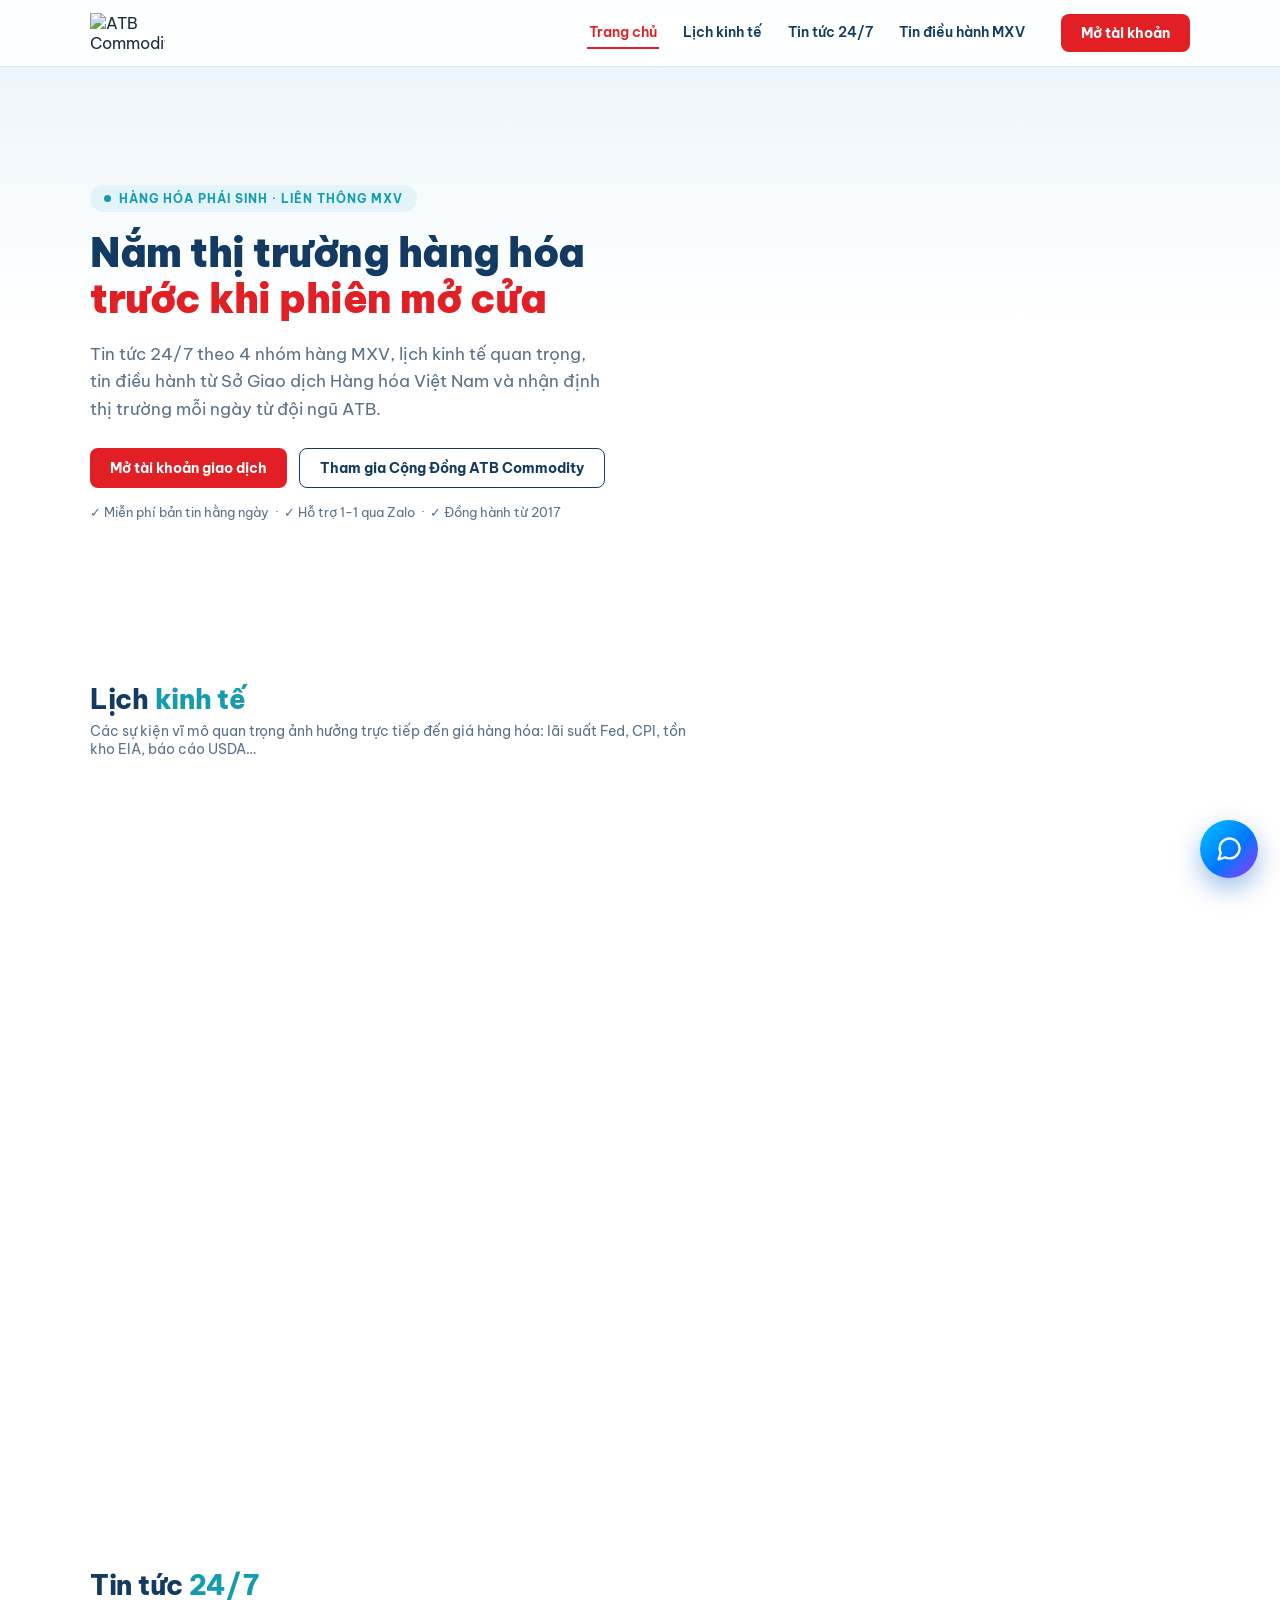
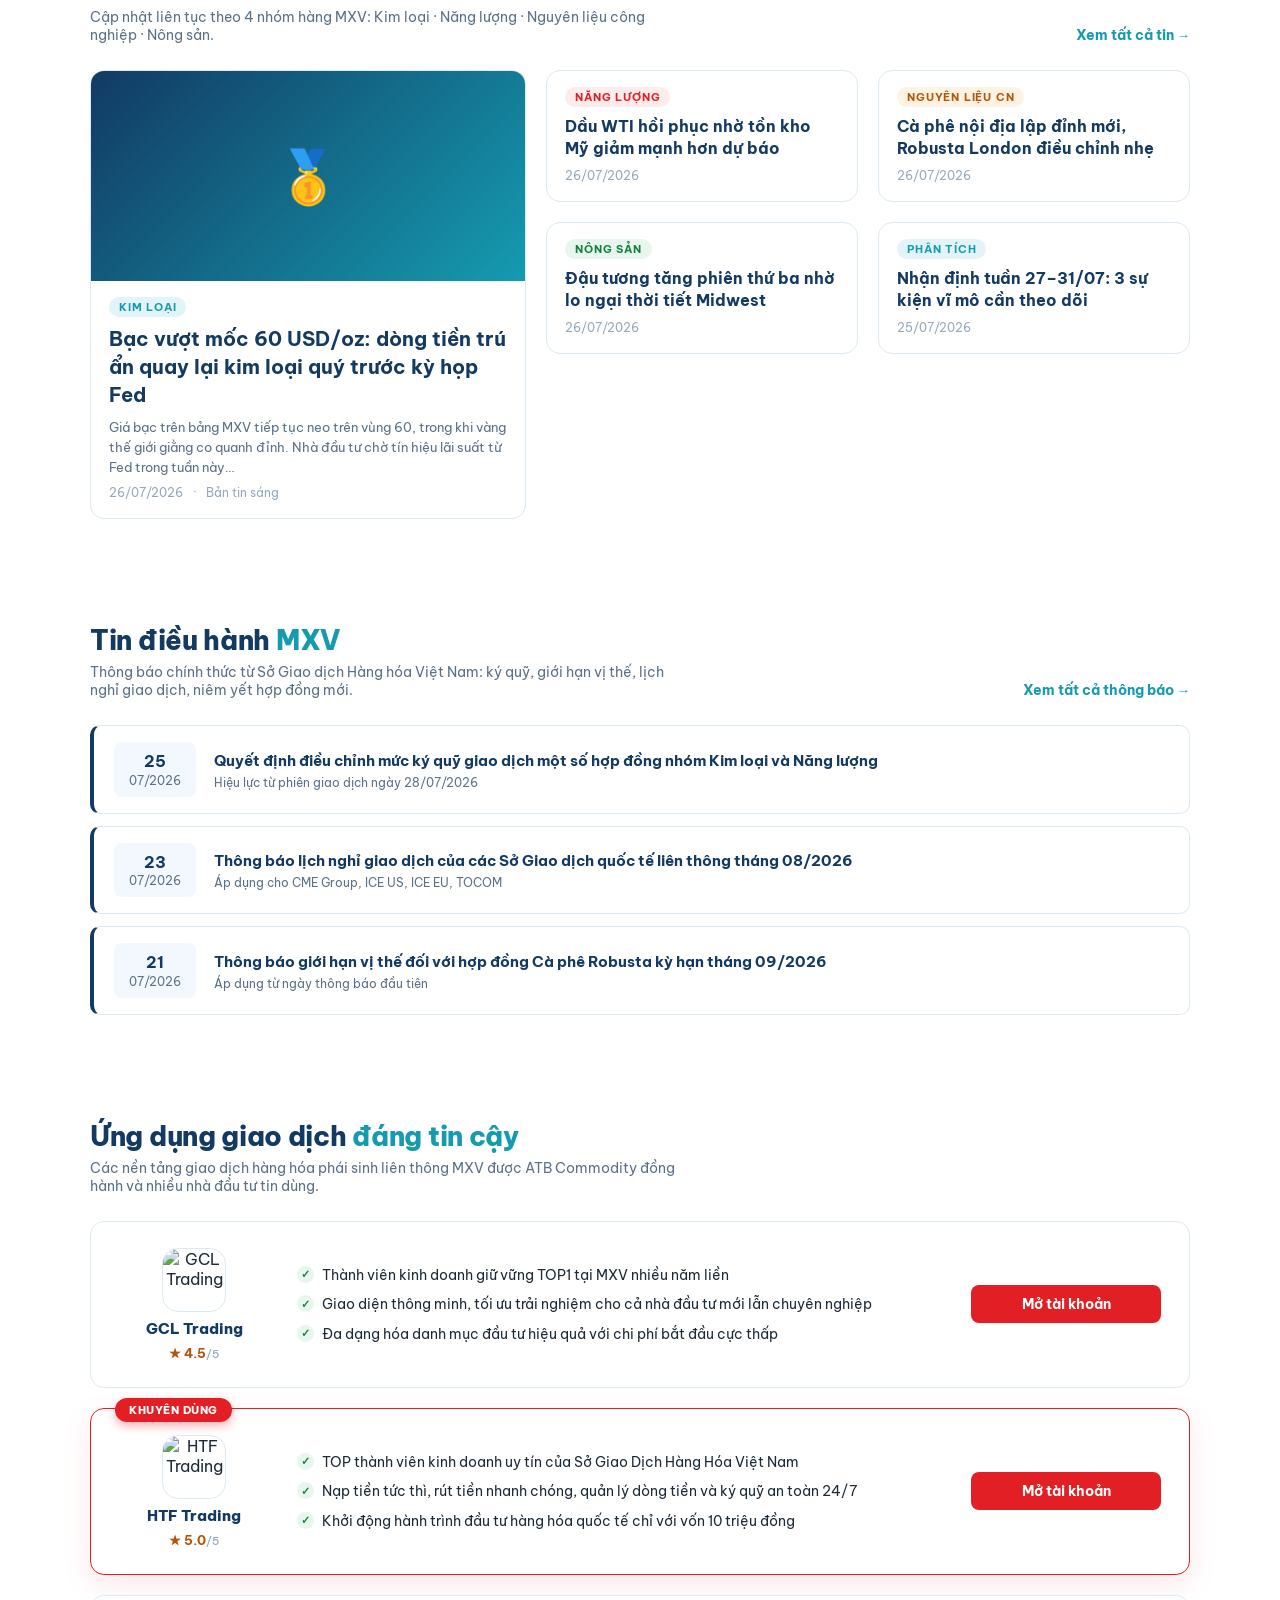
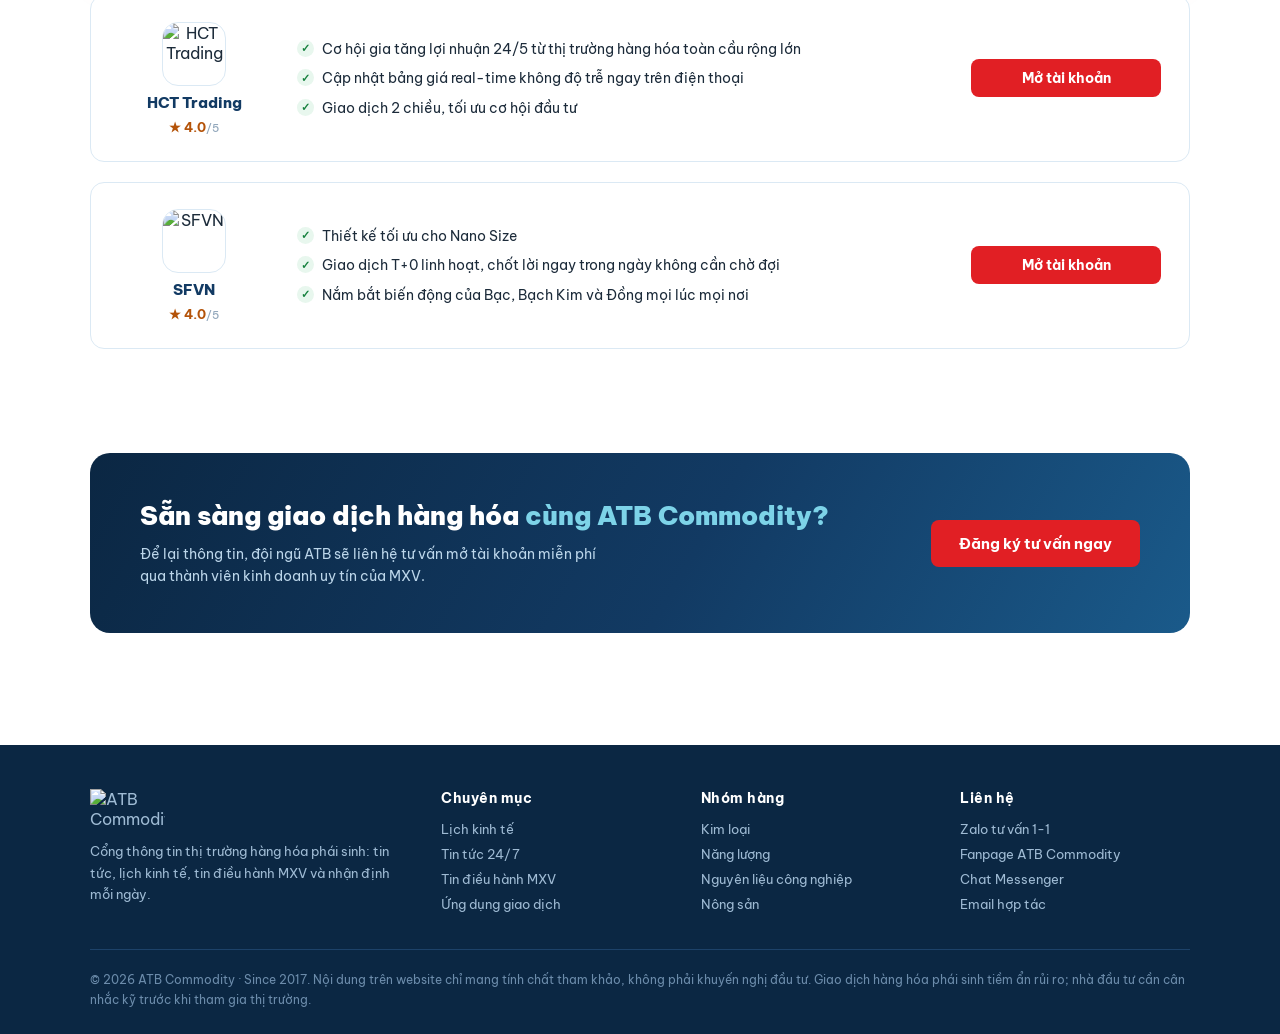
==== index.html @ ac8d9d9d "Xay he thong trang chi tiet bai viet (tin tuc 24/7 + tin dieu hanh MXV) Truoc day moi bai tin la HTM" ====
<!DOCTYPE html>
<html lang="vi">
<head>
<meta charset="UTF-8">
<meta name="viewport" content="width=device-width, initial-scale=1.0">
<title>ATB Commodity — Tin tức & Thị trường Hàng hóa Phái sinh MXV</title>
<meta name="description" content="Tin tức 24/7 theo 4 nhóm hàng MXV, lịch kinh tế, tin điều hành từ Sở Giao dịch Hàng hóa Việt Nam và nhận định thị trường mỗi ngày từ đội ngũ ATB Commodity.">
<link rel="icon" type="image/png" href="https://pixabay.com/images/download/atb_commodity-logo-10395673_1920.png">
<link rel="preconnect" href="https://fonts.googleapis.com">
<link href="https://fonts.googleapis.com/css2?family=Be+Vietnam+Pro:wght@400;500;600;700;800;900&family=IBM+Plex+Mono:wght@400;500;600&display=swap" rel="stylesheet">
<link rel="stylesheet" href="assets/style.css">
</head>
<body>

<header>
  <div class="wrap nav">
    <div class="logo-container">
      <img src="https://pixabay.com/images/download/atb_commodity-logo-10395673_1920.png" alt="ATB Commodity" class="logo-img">
    </div>
    <nav class="menu" id="mainMenu">
      <a href="#" class="active">Trang chủ</a>
      <a href="#lich-kinh-te">Lịch kinh tế</a>
      <a href="#tin-tuc">Tin tức 24/7</a>
      <a href="#mxv">Tin điều hành MXV</a>
    </nav>
    <button class="menu-toggle" id="menuToggle" onclick="toggleMenu()" aria-label="Mở/đóng menu" aria-expanded="false" aria-controls="mainMenu">☰</button>
    <button class="btn" style="margin-left:8px" onclick="openModal()">Mở tài khoản</button>
  </div>
</header>

<!-- TICKER: TradingView Ticker Tape widget -->
<script type="module" src="https://widgets.tradingview-widget.com/w/vi_VN/tv-ticker-tape.js"></script>

<tv-ticker-tape symbols="BLACKBULL:ARABICA,BLACKBULL:ROBUSTA,BLACKBULL:CORN,BLACKBULL:WHEAT,BLACKBULL:SOYBEAN,BLACKBULL:SUGAR,TVC:GOLD,TVC:SILVER,TVC:PLATINUM,BLACKBULL:COPPER,TVC:USOIL,TVC:UKOIL" show-hover></tv-ticker-tape>

<main class="wrap">

  <!-- HERO -->
  <div class="hero">
    <div>
      <span class="eyebrow">Hàng hóa phái sinh · Liên thông MXV</span>
      <h1>Nắm thị trường hàng hóa <em>trước khi phiên mở cửa</em></h1>
      <p class="lead">Tin tức 24/7 theo 4 nhóm hàng MXV, lịch kinh tế quan trọng, tin điều hành từ Sở Giao dịch Hàng hóa Việt Nam và nhận định thị trường mỗi ngày từ đội ngũ ATB.</p>
      <div class="hero-cta">
        <button class="btn" onclick="openModal()">Mở tài khoản giao dịch</button>
        <a class="btn ghost" href="https://zalo.me/g/chbvho189" target="_blank" rel="noopener noreferrer">Tham gia Cộng Đồng ATB Commodity</a>
      </div>
      <p class="hero-note">✓ Miễn phí bản tin hằng ngày &nbsp;·&nbsp; ✓ Hỗ trợ 1-1 qua Zalo &nbsp;·&nbsp; ✓ Đồng hành từ 2017</p>
    </div>

<!-- BẢNG GIÁ: TradingView Market Overview widget -->
<div class="tv-wrap">
<script type="module" src="https://widgets.tradingview-widget.com/w/vi_VN/tv-market-overview.js"></script>

<tv-market-overview symbol-sectors='[{"sectionName":"Kim Loại","symbols":["PEPPERSTONE:XAUUSD","PEPPERSTONE:XAGUSD","SKILLING:PLATINUM","SKILLING:COPPER","SWISSQUOTE:OILUSD"]},{"sectionName":"Nông Sản","symbols":["SKILLING:WHEAT","SKILLING:CORN","FUSIONMARKETS:SOYBEAN","WHSELFINVEST:SOYBEANOIL"]},{"sectionName":"Nguyên Liệu Công Nghiệp","symbols":["BLACKBULL:ROBUSTA","BLACKBULL:ARABICA","BLACKBULL:COCOA","BLACKBULL:COTTON","BLACKBULL:SUGAR"]}]' class="tv-board"></tv-market-overview>
</div>
  </div>

  <!-- LỊCH KINH TẾ -->
  <section id="lich-kinh-te">
    <div class="sec-head">
      <div>
        <h2>Lịch <span>kinh tế</span></h2>
        <p class="sec-sub">Các sự kiện vĩ mô quan trọng ảnh hưởng trực tiếp đến giá hàng hóa: lãi suất Fed, CPI, tồn kho EIA, báo cáo USDA…</p>
      </div>
    </div>
    <iframe src="https://tool.fastbull.com/vi/calendar?theme=white&ftToken=f4facccde9ed4374a9b82cdea31bc9c4" frameborder="0" class="calendar-frame" loading="lazy"></iframe>
  </section>

  <!-- TIN TỨC 24/7 -->
  <section id="tin-tuc">
    <div class="sec-head">
      <div>
        <h2>Tin tức <span>24/7</span></h2>
        <p class="sec-sub">Cập nhật liên tục theo 4 nhóm hàng MXV: Kim loại · Năng lượng · Nguyên liệu công nghiệp · Nông sản.</p>
      </div>
      <a class="more" href="#">Xem tất cả tin →</a>
    </div>
    <div class="news-grid" id="newsGrid"></div>
  </section>

  <!-- TIN ĐIỀU HÀNH MXV -->
  <section id="mxv">
    <div class="sec-head">
      <div>
        <h2>Tin điều hành <span>MXV</span></h2>
        <p class="sec-sub">Thông báo chính thức từ Sở Giao dịch Hàng hóa Việt Nam: ký quỹ, giới hạn vị thế, lịch nghỉ giao dịch, niêm yết hợp đồng mới.</p>
      </div>
      <a class="more" href="#">Xem tất cả thông báo →</a>
    </div>
    <div class="mxv-list" id="mxvList"></div>
  </section>

  <!-- ỨNG DỤNG GIAO DỊCH ĐÁNG TIN CẬY -->
  <section id="ung-dung">
    <div class="sec-head">
      <div>
        <h2>Ứng dụng giao dịch <span>đáng tin cậy</span></h2>
        <p class="sec-sub">Các nền tảng giao dịch hàng hóa phái sinh liên thông MXV được ATB Commodity đồng hành và nhiều nhà đầu tư tin dùng.</p>
      </div>
    </div>
    <div class="app-list">
      <div class="app-card">
        <div class="app-brand">
          <img src="https://play-lh.googleusercontent.com/vjWRvb5ihvihvj8bxgr53elXXs87ZurE0R3uYN5qnD_48-xnEgEP2HCRlzD1L8YRPCCTkoNUypo0eI_x71EwmQ=w240-h480-rw" alt="GCL Trading" class="app-logo">
          <b>GCL Trading</b>
          <span class="app-stars">★ 4.5<small>/5</small></span>
        </div>
        <ul class="app-points">
          <li>Thành viên kinh doanh giữ vững TOP1 tại MXV nhiều năm liền</li>
          <li>Giao diện thông minh, tối ưu trải nghiệm cho cả nhà đầu tư mới lẫn chuyên nghiệp</li>
          <li>Đa dạng hóa danh mục đầu tư hiệu quả với chi phí bắt đầu cực thấp</li>
        </ul>
        <div class="app-cta">
          <a class="btn" href="https://trade.hitechfinance.vn/accountregister?refcustodycd=03666888" target="_blank" rel="noopener">Mở tài khoản</a>
        </div>
      </div>
      <div class="app-card recommended">
        <span class="app-badge">Khuyên dùng</span>
        <div class="app-brand">
          <img src="https://play-lh.googleusercontent.com/AiSqxR6uY3SyVwIPjg6z6_0ZcKm4UQBTYNqxI9yrrCb6ePKR8OurczpTLyopnMUzS-A6O7w_RQ0SJxSNUcqgIA=w240-h480-rw" alt="HTF Trading" class="app-logo">
          <b>HTF Trading</b>
          <span class="app-stars">★ 5.0<small>/5</small></span>
        </div>
        <ul class="app-points">
          <li>TOP thành viên kinh doanh uy tín của Sở Giao Dịch Hàng Hóa Việt Nam</li>
          <li>Nạp tiền tức thì, rút tiền nhanh chóng, quản lý dòng tiền và ký quỹ an toàn 24/7</li>
          <li>Khởi động hành trình đầu tư hàng hóa quốc tế chỉ với vốn 10 triệu đồng</li>
        </ul>
        <div class="app-cta">
          <a class="btn" href="https://trade.hitechfinance.vn/accountregister?refcustodycd=03666888" target="_blank" rel="noopener">Mở tài khoản</a>
        </div>
      </div>
      <div class="app-card">
        <div class="app-brand">
          <img src="https://play-lh.googleusercontent.com/vzokMEvvu2aHpTAGBPl-InYr2X5bjtNUh5OlO-VcE5MQKZdU04SNPnz2pVaqOWKHS5arlQX98xuQp70V6dy_aA=w240-h480-rw" alt="HCT Trading" class="app-logo">
          <b>HCT Trading</b>
          <span class="app-stars">★ 4.0<small>/5</small></span>
        </div>
        <ul class="app-points">
          <li>Cơ hội gia tăng lợi nhuận 24/5 từ thị trường hàng hóa toàn cầu rộng lớn</li>
          <li>Cập nhật bảng giá real-time không độ trễ ngay trên điện thoại</li>
          <li>Giao dịch 2 chiều, tối ưu cơ hội đầu tư</li>
        </ul>
        <div class="app-cta">
          <a class="btn" href="https://trade.hct.vn/accountregister?refcustodycd=012012675" target="_blank" rel="noopener">Mở tài khoản</a>
        </div>
      </div>
      <div class="app-card">
        <div class="app-brand">
          <img src="https://play-lh.googleusercontent.com/jLbHxCmw5NocBG4GiE7uvuUZc07btgZu6VDATzaBB6an5YTQV5T3k_1_6Ui6SwRWopfdtGXbhIgVeL22tR0Jcg=w240-h480-rw" alt="SFVN" class="app-logo">
          <b>SFVN</b>
          <span class="app-stars">★ 4.0<small>/5</small></span>
        </div>
        <ul class="app-points">
          <li>Thiết kế tối ưu cho Nano Size</li>
          <li>Giao dịch T+0 linh hoạt, chốt lời ngay trong ngày không cần chờ đợi</li>
          <li>Nắm bắt biến động của Bạc, Bạch Kim và Đồng mọi lúc mọi nơi</li>
        </ul>
        <div class="app-cta">
          <a class="btn" href="https://onboarding.sfvn-invest.com.vn/register?code=T4U" target="_blank" rel="noopener">Mở tài khoản</a>
        </div>
      </div>
    </div>
  </section>

  <!-- CTA -->
  <section id="cta">
    <div class="cta">
      <div>
        <h2>Sẵn sàng giao dịch hàng hóa <span>cùng ATB Commodity?</span></h2>
        <p>Để lại thông tin, đội ngũ ATB sẽ liên hệ tư vấn mở tài khoản miễn phí qua thành viên kinh doanh uy tín của MXV.</p>
      </div>
      <button class="btn" onclick="openModal()">Đăng ký tư vấn ngay</button>
    </div>
  </section>

</main>

<footer>
  <div class="wrap">
    <div class="foot-grid">
      <div class="foot-brand">
        <div class="logo-container">
          <img src="https://pixabay.com/images/download/atb_commodity-image-10396136_1920.png" alt="ATB Commodity" class="logo-img">
        </div>
        <p>Cổng thông tin thị trường hàng hóa phái sinh: tin tức, lịch kinh tế, tin điều hành MXV và nhận định mỗi ngày.</p>
      </div>
      <div>
        <h4>Chuyên mục</h4>
        <a href="#lich-kinh-te">Lịch kinh tế</a>
        <a href="#tin-tuc">Tin tức 24/7</a>
        <a href="#mxv">Tin điều hành MXV</a>
        <a href="#ung-dung">Ứng dụng giao dịch</a>
      </div>
      <div>
        <h4>Nhóm hàng</h4>
        <a href="#">Kim loại</a>
        <a href="#">Năng lượng</a>
        <a href="#">Nguyên liệu công nghiệp</a>
        <a href="#">Nông sản</a>
      </div>
      <div>
        <h4>Liên hệ</h4>
        <a href="#">Zalo tư vấn 1-1</a>
        <a href="https://www.facebook.com/61591198703187" target="_blank" rel="noopener">Fanpage ATB Commodity</a>
        <a href="https://m.me/1218581484662800" target="_blank" rel="noopener">Chat Messenger</a>
        <a href="#">Email hợp tác</a>
      </div>
    </div>
    <div class="foot-legal">
      © 2026 ATB Commodity · Since 2017. Nội dung trên website chỉ mang tính chất tham khảo, không phải khuyến nghị đầu tư. Giao dịch hàng hóa phái sinh tiềm ẩn rủi ro; nhà đầu tư cần cân nhắc kỹ trước khi tham gia thị trường.
    </div>
  </div>
</footer>

<!-- MESSENGER CHAT: liên kết trực tiếp tới fanpage ATB Commodity -->
<a class="msgr-fab" href="https://m.me/1218581484662800" target="_blank" rel="noopener" aria-label="Chat qua Messenger với ATB Commodity">
  <span class="msgr-fab-label">Chat với ATB Commodity</span>
  <svg viewBox="0 0 24 24" fill="none" stroke="#fff" stroke-width="2" stroke-linecap="round" stroke-linejoin="round" aria-hidden="true">
    <path d="M21 11.5a8.38 8.38 0 0 1-.9 3.8 8.5 8.5 0 0 1-7.6 4.7 8.38 8.38 0 0 1-3.8-.9L3 21l1.9-5.7a8.38 8.38 0 0 1-.9-3.8 8.5 8.5 0 0 1 4.7-7.6 8.38 8.38 0 0 1 3.8-.9h.5a8.48 8.48 0 0 1 8 8v.5z"></path>
  </svg>
</a>

<!-- POPUP: MỞ TÀI KHOẢN -->
<div class="modal-overlay" id="modalOverlay" onclick="if(event.target===this)closeModal()">
  <div class="modal" role="dialog" aria-modal="true" aria-labelledby="modalTitle">
    <button class="close" onclick="closeModal()" aria-label="Đóng">×</button>
    <div id="modalForm">
      <div class="modal-head">
        <img src="https://pixabay.com/images/download/atb_commodity-logo-10395673_1920.png" alt="ATB Commodity" class="modal-logo">
        <h3 id="modalTitle">Đăng ký tư vấn mở tài khoản</h3>
        <p>Để lại thông tin, đội ngũ ATB Commodity sẽ liên hệ trong vòng 24 giờ làm việc.</p>
      </div>
      <div class="field">
        <label for="fName">Họ và tên</label>
        <input id="fName" type="text" placeholder="Nguyễn Văn A" autocomplete="name">
      </div>
      <div class="field">
        <label for="fEmail">Email</label>
        <input id="fEmail" type="email" placeholder="email@example.com" autocomplete="email">
      </div>
      <div class="field">
        <label for="fPhone">Số điện thoại</label>
        <input id="fPhone" type="tel" placeholder="09xx xxx xxx" autocomplete="tel">
      </div>
      <button class="btn" id="submitBtn" onclick="submitLead()">Gửi thông tin</button>
      <p class="form-error" id="formError" style="display:none"></p>
      <p class="modal-note">Thông tin của bạn được bảo mật và chỉ dùng cho mục đích tư vấn.</p>
    </div>
    <div class="modal-success" id="modalSuccess">
      <div class="ok">✓</div>
      <h3>Đã nhận thông tin!</h3>
      <p>Cảm ơn bạn đã đăng ký. Đội ngũ ATB Commodity sẽ liên hệ với bạn sớm nhất qua số điện thoại hoặc email đã cung cấp.</p>
    </div>
  </div>
</div>

<script src="data/articles.js"></script>
<script src="assets/main.js"></script>
</body>
</html>
---- assets/style.css ----
:root{
  --navy:#123a63; --navy-deep:#0b2743; --red:#e11f24; --teal:#159bb0;
  --up:#16a34a; --down:#e11f24;
  --bg:#f2f8fd; --card:#ffffff; --line:#dbe9f4; --ink:#1c2b3a; --muted:#5b7188;
  --radius:14px;
}
*{margin:0;padding:0;box-sizing:border-box}
html{scroll-behavior:smooth}
html,body{overflow-x:hidden;max-width:100%}
body{font-family:'Be Vietnam Pro',sans-serif;color:var(--ink);background:linear-gradient(180deg,#e8f3fb 0%,#ffffff 320px);}
.mono{font-family:'IBM Plex Mono',monospace}
a{text-decoration:none;color:inherit}
.wrap{max-width:1140px;margin:0 auto;padding:0 20px}
img{max-width:100%;height:auto;display:block}
table{max-width:100%;display:block;overflow-x:auto}
iframe{max-width:100%}

/* ===== LOGO ===== */
.logo-container{display:flex;align-items:center}
.logo-img{width:75px;height:auto}

/* ===== HEADER ===== */
header{position:sticky;top:0;z-index:50;background:rgba(255,255,255,.94);backdrop-filter:blur(8px);border-bottom:1px solid var(--line)}
.nav{display:flex;align-items:center;gap:26px;height:66px;position:relative}
.logo{display:flex;align-items:center;gap:10px}
.logo-text{line-height:1.1}
.logo-text b{display:block;color:var(--navy);font-weight:800;font-size:17px;letter-spacing:.3px}
.logo-text small{color:var(--teal);font-size:10.5px;font-weight:600;letter-spacing:1.5px;text-transform:uppercase}
nav.menu{display:flex;gap:22px;margin-left:auto}
nav.menu a{font-size:14px;font-weight:600;color:var(--navy);padding:6px 2px;border-bottom:2px solid transparent;white-space:nowrap}
nav.menu a:hover,nav.menu a.active{border-bottom-color:var(--red);color:var(--red)}
.menu-toggle{display:none;background:none;border:none;font-size:26px;color:var(--navy);cursor:pointer;line-height:1;padding:4px 8px;margin-left:auto}
.btn{display:inline-block;background:var(--red);color:#fff;font-weight:700;font-size:14px;padding:10px 20px;border-radius:8px;border:none;cursor:pointer;transition:.15s;font-family:inherit}
.btn:hover{background:#c01318}
.btn.ghost{background:transparent;color:var(--navy);border:1.5px solid var(--navy)}
.btn.ghost:hover{background:var(--navy);color:#fff}

/* ===== TICKER WIDGET STRIP ===== */
.ticker-strip{background:var(--navy-deep);border-bottom:3px solid var(--red)}

/* ===== HERO ===== */
.hero{padding:52px 0 44px;display:grid;grid-template-columns:1.02fr .98fr;gap:44px;align-items:center}
.hero>div{min-width:0}
.eyebrow{display:inline-flex;align-items:center;gap:8px;background:#e3f4f8;color:var(--teal);font-size:12px;font-weight:700;letter-spacing:1px;text-transform:uppercase;padding:6px 14px;border-radius:99px;margin-bottom:18px}
.eyebrow::before{content:"";width:7px;height:7px;border-radius:50%;background:var(--teal)}
.hero h1{font-size:40px;font-weight:900;color:var(--navy);line-height:1.15;letter-spacing:-.5px}
.hero h1 em{font-style:normal;color:var(--red)}
.hero p.lead{margin:18px 0 26px;font-size:16.5px;color:var(--muted);line-height:1.65;max-width:520px}
.hero-cta{display:flex;gap:12px;flex-wrap:wrap}
.hero-note{margin-top:16px;font-size:12.5px;color:var(--muted)}
.board-card{background:#fff;border:1px solid var(--line);border-radius:var(--radius);overflow:hidden;box-shadow:0 20px 50px rgba(18,58,99,.15)}
.board-card .bar{background:var(--navy);color:#fff;font-size:13px;font-weight:700;letter-spacing:.5px;padding:11px 16px;display:flex;justify-content:space-between}
.board-card .bar span{color:#8fb3d1;font-weight:500;font-size:11.5px}
tv-ticker-tape{display:block;width:100%}
.tv-board{display:block;width:100%;max-width:850px;height:467px}
.tv-wrap{min-width:0;max-width:100%;overflow:hidden}
.calendar-frame{display:block;width:100%;height:680px;border:0}

/* ===== SECTIONS ===== */
section{padding:52px 0}
.sec-head{display:flex;align-items:end;justify-content:space-between;margin-bottom:26px;gap:20px}
.sec-head h2{font-size:27px;font-weight:800;color:var(--navy);letter-spacing:-.3px}
.sec-head h2 span{color:var(--teal)}
.sec-head a.more{font-size:13.5px;font-weight:700;color:var(--teal);white-space:nowrap}
.sec-head a.more:hover{color:var(--red)}
.sec-sub{font-size:14px;color:var(--muted);margin-top:6px;max-width:600px}
.widget-frame{background:#fff;border:1px solid var(--line);border-radius:var(--radius);overflow:hidden}

/* News */
.news-grid{display:grid;grid-template-columns:1.4fr 1fr 1fr;gap:20px}
.news-card{background:var(--card);border:1px solid var(--line);border-radius:var(--radius);overflow:hidden;transition:.15s;display:flex;flex-direction:column}
.news-card:hover{box-shadow:0 10px 30px rgba(18,58,99,.12);transform:translateY(-2px)}
.news-thumb{height:150px;background:linear-gradient(135deg,var(--navy) 0%,var(--teal) 100%);display:flex;align-items:center;justify-content:center;color:#fff;font-size:34px}
.news-card.feature .news-thumb{height:210px;font-size:52px}
.news-body{padding:16px 18px 18px;display:flex;flex-direction:column;gap:8px;flex:1}
.tag{align-self:flex-start;font-size:10.5px;font-weight:700;letter-spacing:.8px;text-transform:uppercase;color:var(--teal);background:#e3f4f8;padding:3px 10px;border-radius:99px}
.tag.red{color:var(--red);background:#fdecec}
.tag.amber{color:#b45309;background:#fef3e2}
.tag.green{color:#15803d;background:#e8f7ee}
.tag.navy{color:var(--navy);background:#e6eef7}
.news-body h3{font-size:16px;font-weight:700;color:var(--navy);line-height:1.4}
.news-card.feature h3{font-size:20px}
.news-body h3:hover{color:var(--red)}
.news-body p{font-size:13px;color:var(--muted);line-height:1.55}
.meta{margin-top:auto;font-size:11.5px;color:#93a8bc;display:flex;gap:10px}
.side-list{display:flex;flex-direction:column;gap:20px}

/* MXV announcements */
.mxv-list{display:flex;flex-direction:column;gap:12px}
.mxv-item{background:#fff;border:1px solid var(--line);border-left:4px solid var(--navy);border-radius:10px;padding:16px 20px;display:flex;gap:18px;align-items:center;transition:.15s}
.mxv-item:hover{border-left-color:var(--red);box-shadow:0 6px 20px rgba(18,58,99,.1)}
.mxv-date{font-size:11.5px;color:var(--muted);min-width:82px;text-align:center;background:#f2f8fd;border-radius:8px;padding:8px 6px;line-height:1.4}
.mxv-date b{display:block;font-size:16px;color:var(--navy)}
.mxv-item h3{font-size:14.5px;font-weight:700;color:var(--navy);line-height:1.45}
.mxv-item small{display:block;margin-top:4px;font-size:12px;color:var(--muted)}

/* Ứng dụng giao dịch đáng tin cậy */
.app-list{display:flex;flex-direction:column;gap:20px}
.app-card{position:relative;background:#fff;border:1px solid var(--line);border-radius:var(--radius);padding:26px 28px;display:flex;align-items:center;gap:28px;transition:.15s}
.app-card:hover{box-shadow:0 10px 30px rgba(18,58,99,.1)}
.app-card.recommended{border-color:var(--red);box-shadow:0 10px 30px rgba(225,31,36,.1)}
.app-badge{position:absolute;top:-11px;left:24px;background:var(--red);color:#fff;font-size:11px;font-weight:800;letter-spacing:.5px;text-transform:uppercase;padding:5px 14px;border-radius:99px;box-shadow:0 4px 10px rgba(225,31,36,.35)}
.app-brand{flex:0 0 150px;display:flex;flex-direction:column;align-items:center;text-align:center;gap:7px}
.app-logo{width:64px;height:64px;border-radius:16px;object-fit:cover;border:1px solid var(--line)}
.app-brand b{font-size:14.5px;color:var(--navy);font-weight:800}
.app-stars{font-size:13px;font-weight:700;color:#b45309}
.app-stars small{color:#93a8bc;font-weight:500}
.app-points{flex:1;list-style:none;display:flex;flex-direction:column;gap:9px}
.app-points li{font-size:13.5px;color:var(--ink);line-height:1.5;padding-left:25px;position:relative}
.app-points li::before{content:"✓";position:absolute;left:0;top:1px;color:#15803d;font-weight:800;background:#e8f7ee;width:17px;height:17px;border-radius:50%;display:flex;align-items:center;justify-content:center;font-size:11px}
.app-cta{flex:0 0 190px}
.app-cta .btn{width:100%;text-align:center;white-space:nowrap}

/* CTA */
.cta{background:linear-gradient(120deg,var(--navy-deep),var(--navy) 55%,#1a5a8a);border-radius:20px;padding:46px 50px;display:flex;align-items:center;justify-content:space-between;gap:30px;color:#fff}
.cta h2{font-size:26px;font-weight:900;line-height:1.3}
.cta h2 span{color:#7dd3e8}
.cta p{margin-top:10px;font-size:14px;color:#bcd6ea;max-width:460px;line-height:1.6}
.cta .btn{background:var(--red);font-size:15px;padding:14px 28px;white-space:nowrap}

/* ===== ARTICLE DETAIL PAGE ===== */
.breadcrumb{margin:22px 0 18px;font-size:13px;color:var(--muted)}
.breadcrumb a{color:var(--teal);font-weight:600}
.breadcrumb a:hover{color:var(--red)}
.article-detail{background:#fff;border:1px solid var(--line);border-radius:var(--radius);padding:38px 44px;margin-bottom:24px}
.article-detail h1{font-size:28px;font-weight:900;color:var(--navy);line-height:1.32;margin:14px 0 12px}
.article-detail .meta{font-size:12.5px;color:#93a8bc;display:flex;gap:10px}
.article-body{margin-top:24px;font-size:15px;line-height:1.85;color:var(--ink)}
.article-body p{margin-bottom:16px}
.article-body p:last-child{margin-bottom:0}
.article-disclaimer{margin-top:26px;font-size:12.5px;color:var(--muted);background:#fef8ec;border:1px solid #f3e3bd;border-radius:10px;padding:12px 16px;line-height:1.6}
.article-back{display:inline-block;margin-bottom:50px}
@media(max-width:600px){
  .article-detail{padding:26px 20px}
  .article-detail h1{font-size:21px}
}

/* ===== POPUP MODAL ===== */
.modal-overlay{position:fixed;inset:0;background:rgba(11,39,67,.65);backdrop-filter:blur(3px);display:none;align-items:center;justify-content:center;z-index:100;padding:20px}
.modal-overlay.open{display:flex}
.modal{background:#fff;border-radius:18px;max-width:420px;width:100%;padding:30px 28px;position:relative;animation:pop .22s ease}
@keyframes pop{from{transform:scale(.94);opacity:0}to{transform:scale(1);opacity:1}}
.modal .close{position:absolute;top:14px;right:16px;background:none;border:none;font-size:22px;color:var(--muted);cursor:pointer;line-height:1}
.modal .close:hover{color:var(--red)}
.modal-head{text-align:center;margin-bottom:20px}
.modal-logo{width:60px;height:60px;object-fit:contain;margin:0 auto 12px;display:block}
.modal-head h3{font-size:20px;font-weight:900;color:var(--navy)}
.modal-head p{font-size:13px;color:var(--muted);margin-top:6px;line-height:1.5}
.field{margin-bottom:14px}
.field label{display:block;font-size:12.5px;font-weight:700;color:var(--navy);margin-bottom:6px}
.field input{width:100%;border:1.5px solid var(--line);border-radius:9px;padding:11px 13px;font-size:14px;font-family:inherit;color:var(--ink);outline:none;transition:.15s}
.field input:focus{border-color:var(--teal);box-shadow:0 0 0 3px rgba(21,155,176,.15)}
.field input.err{border-color:var(--red)}
.modal .btn{width:100%;padding:13px;font-size:15px;margin-top:4px}
.modal .btn:disabled{opacity:.6;cursor:not-allowed}
.form-error{margin-top:10px;font-size:12.5px;color:var(--red);text-align:center;line-height:1.5}
.modal-note{margin-top:12px;font-size:11px;color:#93a8bc;text-align:center;line-height:1.5}
.modal-success{display:none;text-align:center;padding:24px 0 8px}
.modal-success .ok{width:60px;height:60px;border-radius:50%;background:#e8f7ee;color:#15803d;font-size:28px;display:flex;align-items:center;justify-content:center;margin:0 auto 16px}
.modal-success h3{font-size:19px;font-weight:800;color:var(--navy);margin-bottom:8px}
.modal-success p{font-size:13.5px;color:var(--muted);line-height:1.6}

/* ===== MESSENGER FLOATING BUTTON ===== */
.msgr-fab{position:fixed;right:22px;bottom:22px;width:58px;height:58px;border-radius:50%;background:linear-gradient(135deg,#00c6ff,#0078ff 55%,#a033ff);display:flex;align-items:center;justify-content:center;box-shadow:0 10px 26px rgba(0,90,200,.4);z-index:90;transition:.2s}
.msgr-fab:hover{transform:translateY(-3px) scale(1.06);box-shadow:0 14px 32px rgba(0,90,200,.5)}
.msgr-fab svg{width:28px;height:28px}
.msgr-fab-label{position:absolute;right:70px;bottom:15px;background:var(--navy-deep);color:#fff;font-size:12.5px;font-weight:600;padding:8px 14px;border-radius:8px;white-space:nowrap;opacity:0;transform:translateX(6px);pointer-events:none;transition:.2s}
.msgr-fab:hover .msgr-fab-label{opacity:1;transform:translateX(0)}
@media(max-width:600px){
  .msgr-fab{width:52px;height:52px;right:14px;bottom:14px}
  .msgr-fab svg{width:25px;height:25px}
  .msgr-fab-label{display:none}
}

/* Footer */
footer{margin-top:60px;background:var(--navy-deep);color:#9fbbd4;padding:44px 0 24px}
.foot-grid{display:grid;grid-template-columns:1.4fr 1fr 1fr 1fr;gap:30px;padding-bottom:28px;border-bottom:1px solid #1d4269}
.foot-grid h4{color:#fff;font-size:13.5px;font-weight:700;margin-bottom:14px;letter-spacing:.5px}
.foot-grid a{display:block;font-size:13px;margin-bottom:9px}
.foot-grid a:hover{color:#7dd3e8}
.foot-brand p{font-size:13px;line-height:1.65;margin-top:12px;max-width:300px}
.foot-legal{padding-top:20px;font-size:11.5px;line-height:1.7;color:#6c8cab}
@media(max-width:920px){
  .nav{gap:14px}
  .hero{grid-template-columns:1fr;gap:28px;padding:36px 0 32px}
  .hero h1{font-size:30px}
  .news-grid{grid-template-columns:1fr}
  .foot-grid{grid-template-columns:1fr}
  section{padding:38px 0}

  .app-card{flex-direction:column;align-items:stretch;text-align:center;padding:22px 20px;gap:16px}
  .app-brand{flex:none}
  .app-points{text-align:left}
  .app-cta{flex:none}
  .app-badge{left:50%;transform:translateX(-50%)}

  .menu-toggle{display:inline-block}
  nav.menu{
    display:none;
    position:absolute;
    top:100%;left:0;right:0;
    flex-direction:column;
    gap:0;
    margin-left:0;
    background:#fff;
    border:1px solid var(--line);
    border-top:none;
    box-shadow:0 16px 30px rgba(18,58,99,.14);
    padding:6px 20px 14px;
    z-index:60;
  }
  nav.menu.open{display:flex}
  nav.menu a{width:100%;padding:13px 2px;border-bottom:1px solid var(--line)}
  nav.menu a:last-child{border-bottom:none}

  .tv-board{height:380px}
  .calendar-frame{height:460px}

  .cta{flex-direction:column;text-align:center;padding:36px 24px}
}

@media(max-width:600px){
  .hero h1{font-size:24px}
  .logo-img{width:58px}
  .sec-head{flex-direction:column;align-items:flex-start;gap:8px}
  .sec-head h2{font-size:22px}
  .cta h2{font-size:20px}
  .modal{padding:24px 20px}
}
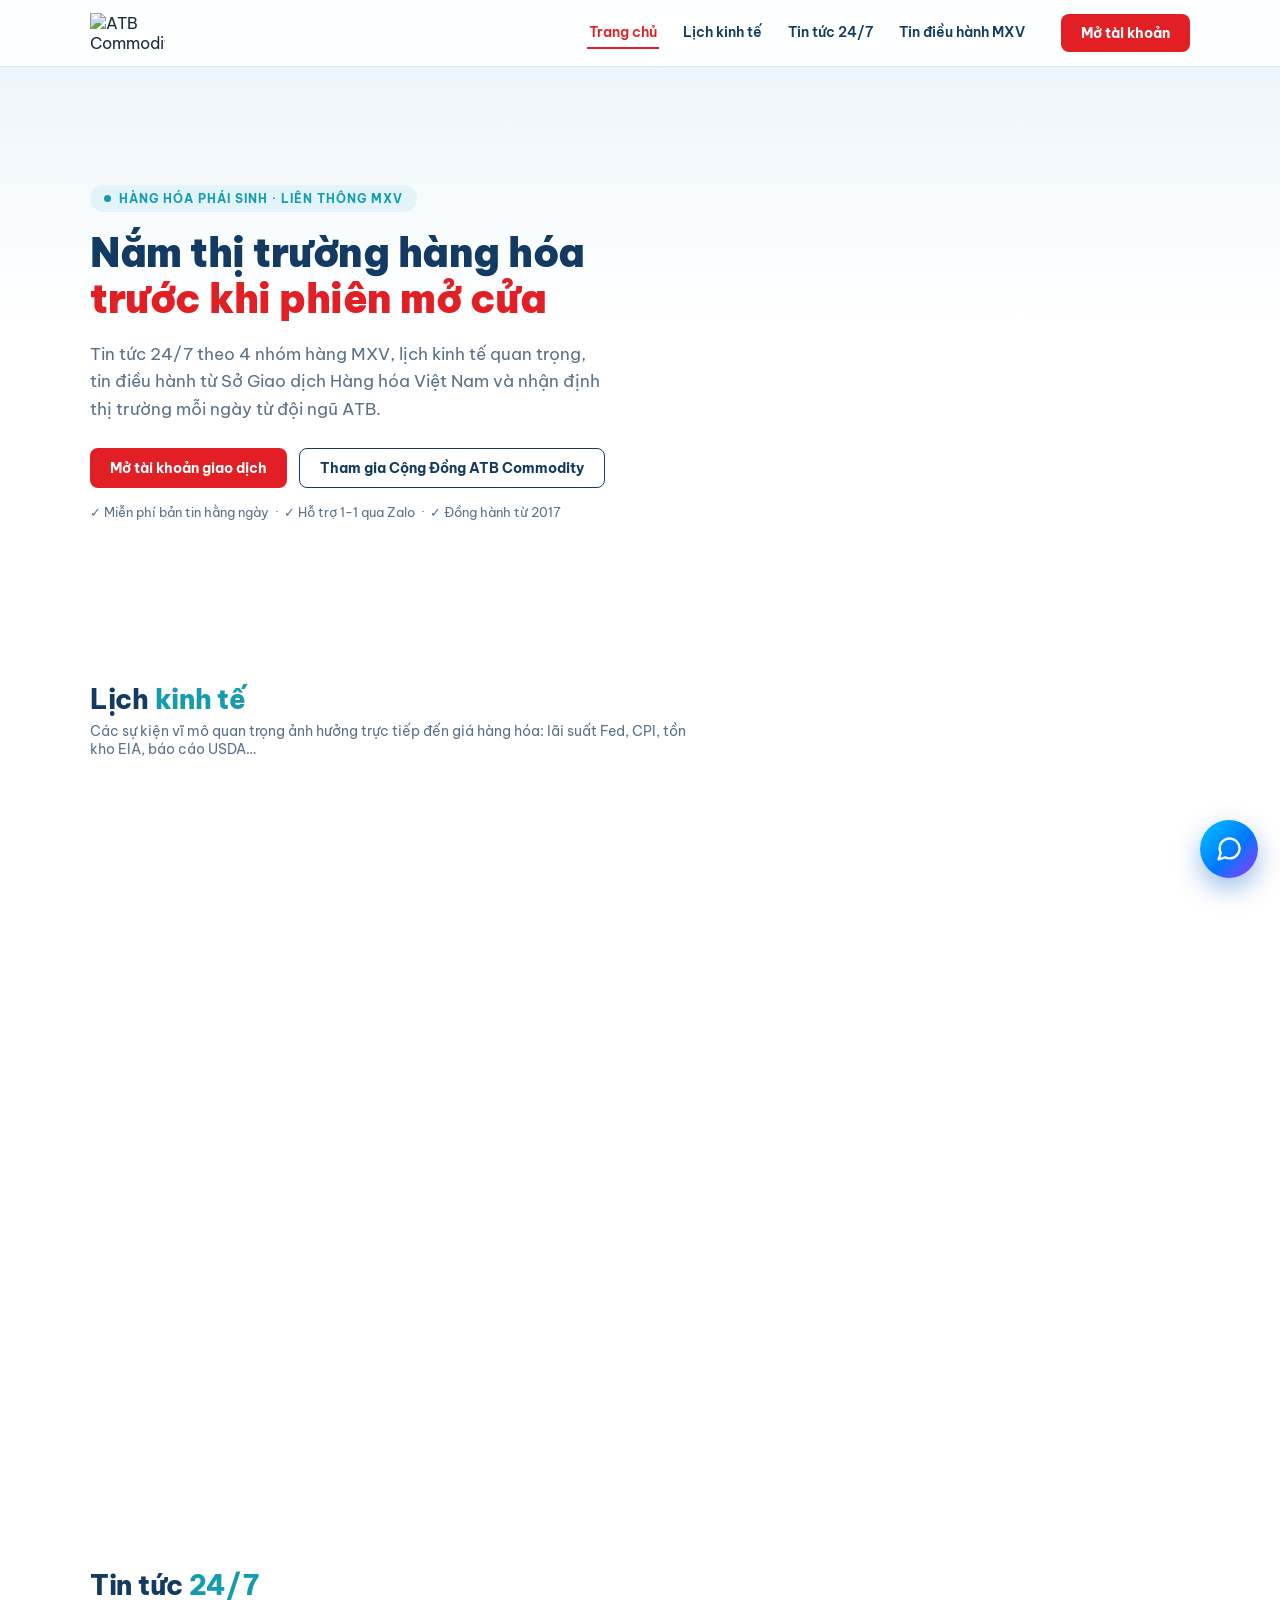
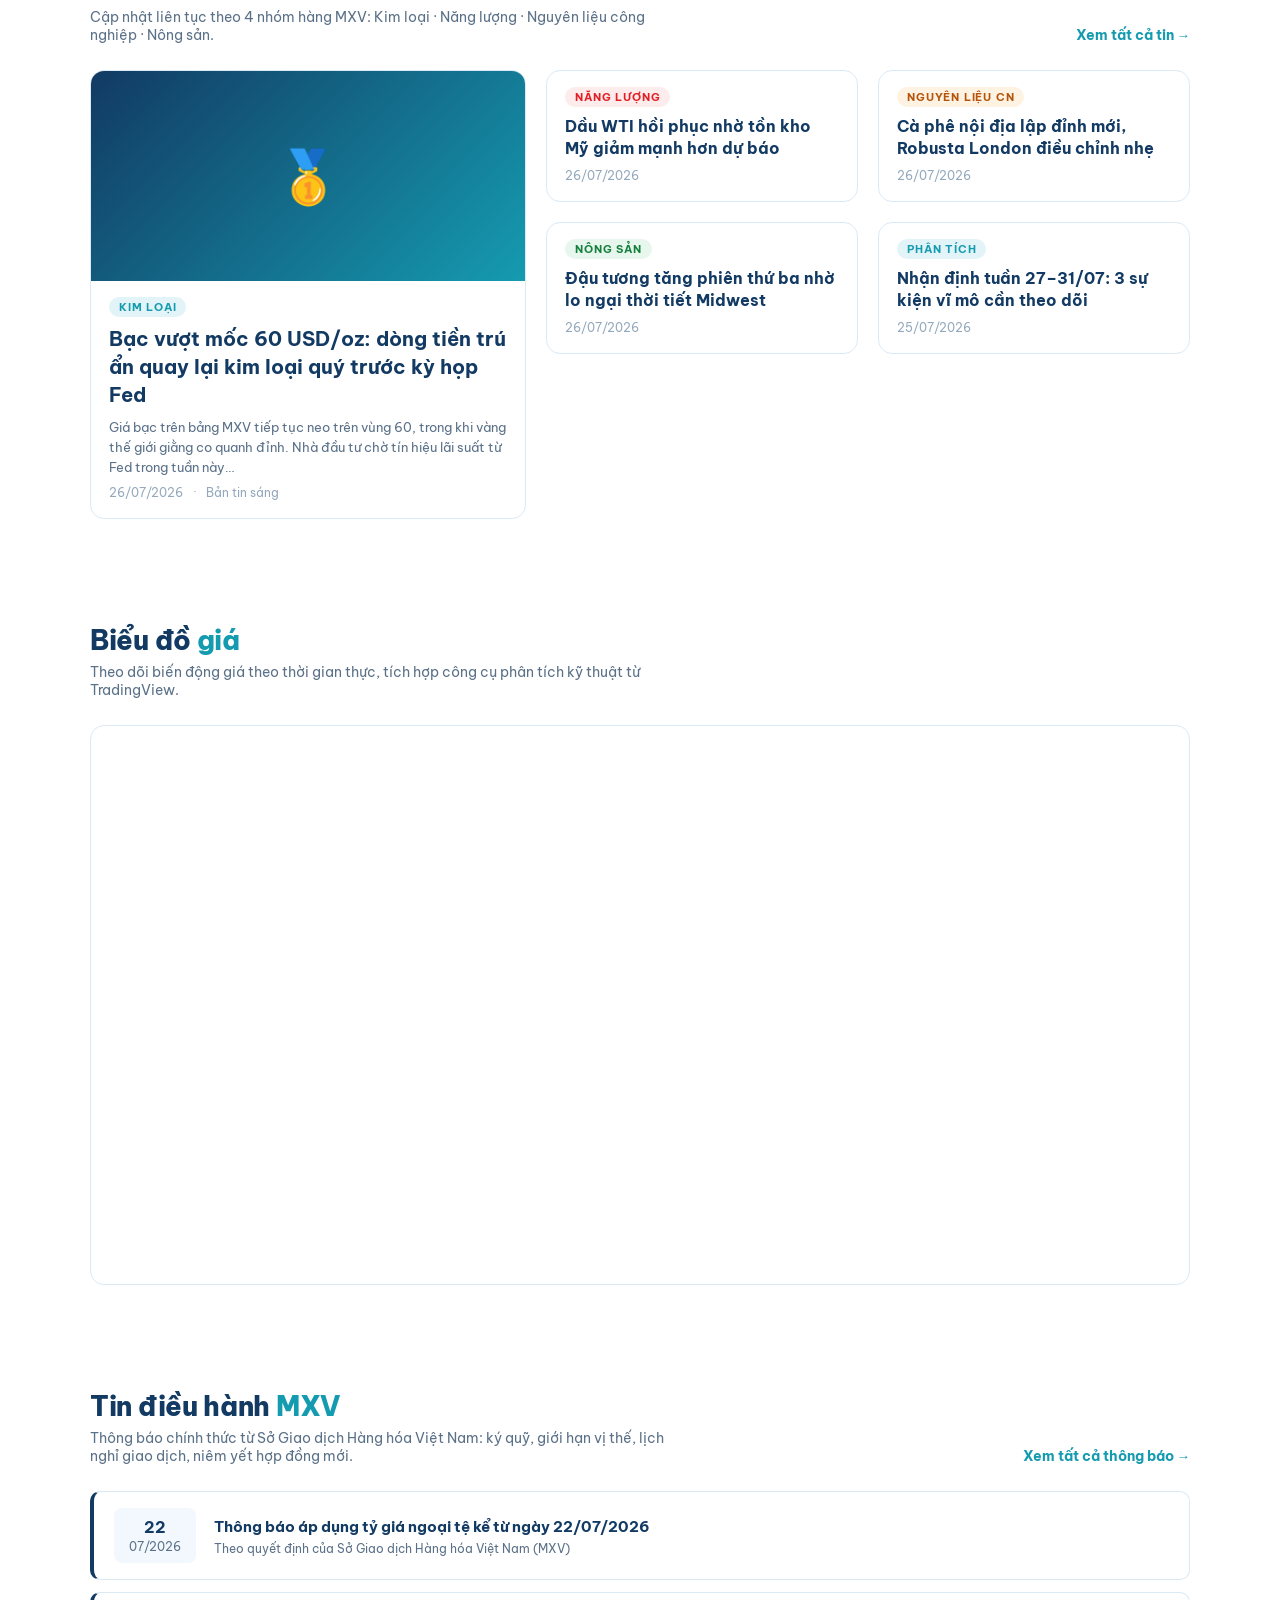
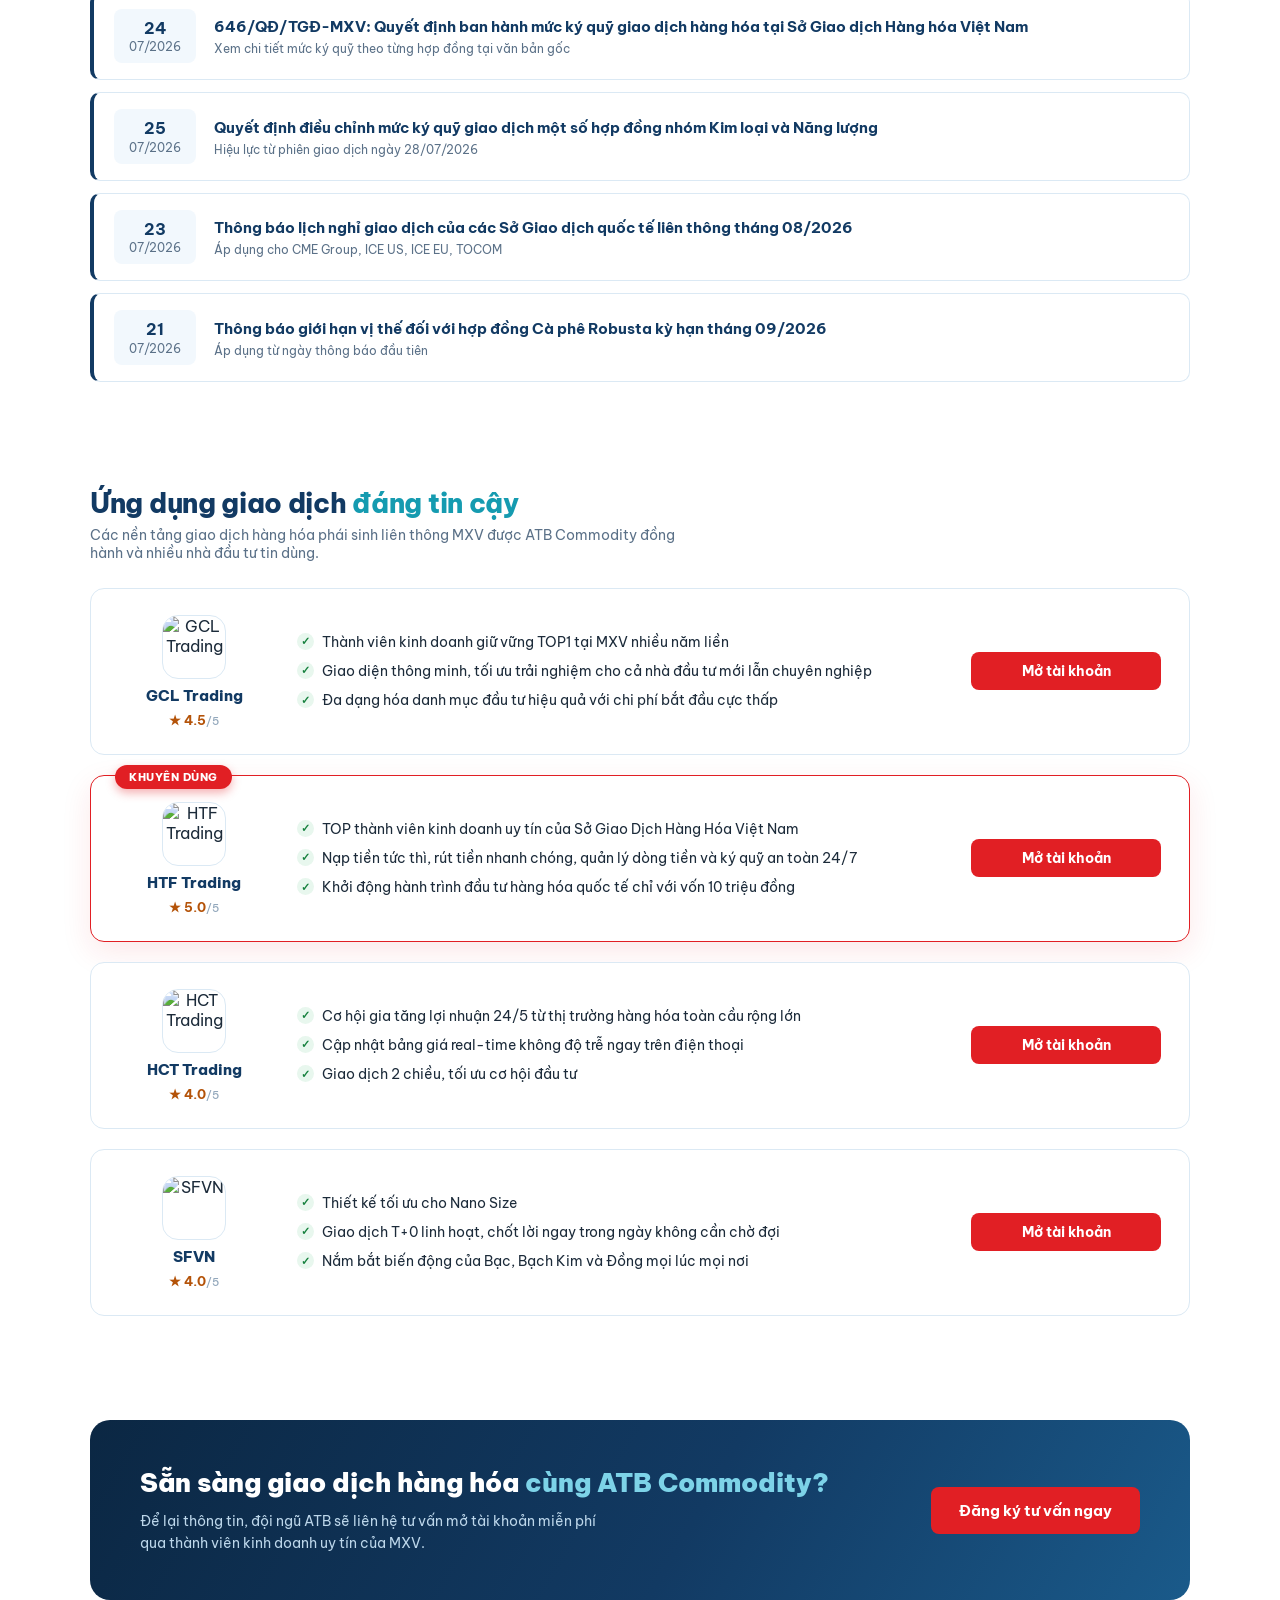
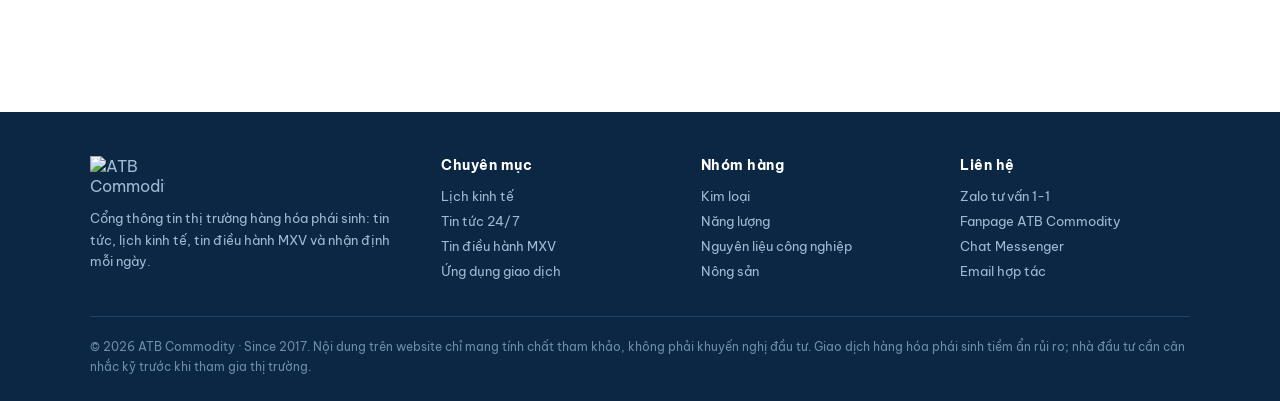
==== commit b4fdc1bb: "Them section Bieu do gia (TradingView Advanced Chart) giua Tin tuc 24/7 va Tin dieu hanh MXV Nhung w" ====
--- a/index.html
+++ b/index.html
@@ -74,9 +74,54 @@
         <h2>Tin tức <span>24/7</span></h2>
         <p class="sec-sub">Cập nhật liên tục theo 4 nhóm hàng MXV: Kim loại · Năng lượng · Nguyên liệu công nghiệp · Nông sản.</p>
       </div>
-      <a class="more" href="#">Xem tất cả tin →</a>
+      <a class="more" href="danh-sach.html?type=news">Xem tất cả tin →</a>
     </div>
     <div class="news-grid" id="newsGrid"></div>
+  </section>
+
+  <!-- BIỂU ĐỒ GIÁ -->
+  <section id="bieu-do">
+    <div class="sec-head">
+      <div>
+        <h2>Biểu đồ <span>giá</span></h2>
+        <p class="sec-sub">Theo dõi biến động giá theo thời gian thực, tích hợp công cụ phân tích kỹ thuật từ TradingView.</p>
+      </div>
+    </div>
+    <div class="chart-frame">
+      <!-- TradingView Widget BEGIN -->
+      <div class="tradingview-widget-container" style="height:100%;width:100%">
+        <div class="tradingview-widget-container__widget" style="height:calc(100% - 32px);width:100%"></div>
+        <script type="text/javascript" src="https://s3.tradingview.com/external-embedding/embed-widget-advanced-chart.js" async>
+        {
+        "allow_symbol_change": false,
+        "calendar": false,
+        "details": true,
+        "hide_side_toolbar": true,
+        "hide_top_toolbar": true,
+        "hide_legend": true,
+        "hide_volume": false,
+        "hotlist": false,
+        "interval": "60",
+        "locale": "vi_VN",
+        "save_image": false,
+        "style": "1",
+        "symbol": "TVC:SILVER",
+        "theme": "light",
+        "timezone": "Asia/Ho_Chi_Minh",
+        "backgroundColor": "#ffffff",
+        "gridColor": "rgba(46, 46, 46, 0.06)",
+        "watchlist": [],
+        "withdateranges": false,
+        "compareSymbols": [],
+        "studies": [
+          "STD;MA%1Cross"
+        ],
+        "autosize": true
+      }
+        </script>
+      </div>
+      <!-- TradingView Widget END -->
+    </div>
   </section>
 
   <!-- TIN ĐIỀU HÀNH MXV -->
@@ -86,7 +131,7 @@
         <h2>Tin điều hành <span>MXV</span></h2>
         <p class="sec-sub">Thông báo chính thức từ Sở Giao dịch Hàng hóa Việt Nam: ký quỹ, giới hạn vị thế, lịch nghỉ giao dịch, niêm yết hợp đồng mới.</p>
       </div>
-      <a class="more" href="#">Xem tất cả thông báo →</a>
+      <a class="more" href="danh-sach.html?type=mxv">Xem tất cả thông báo →</a>
     </div>
     <div class="mxv-list" id="mxvList"></div>
   </section>
--- a/assets/style.css
+++ b/assets/style.css
@@ -65,6 +65,7 @@
 .sec-head a.more:hover{color:var(--red)}
 .sec-sub{font-size:14px;color:var(--muted);margin-top:6px;max-width:600px}
 .widget-frame{background:#fff;border:1px solid var(--line);border-radius:var(--radius);overflow:hidden}
+.chart-frame{width:100%;height:560px;background:#fff;border:1px solid var(--line);border-radius:var(--radius);overflow:hidden}
 
 /* News */
 .news-grid{display:grid;grid-template-columns:1.4fr 1fr 1fr;gap:20px}
@@ -84,6 +85,7 @@
 .news-body p{font-size:13px;color:var(--muted);line-height:1.55}
 .meta{margin-top:auto;font-size:11.5px;color:#93a8bc;display:flex;gap:10px}
 .side-list{display:flex;flex-direction:column;gap:20px}
+.news-grid-flat{display:grid;grid-template-columns:repeat(3,1fr);gap:20px}
 
 /* MXV announcements */
 .mxv-list{display:flex;flex-direction:column;gap:12px}
@@ -128,6 +130,12 @@
 .article-body{margin-top:24px;font-size:15px;line-height:1.85;color:var(--ink)}
 .article-body p{margin-bottom:16px}
 .article-body p:last-child{margin-bottom:0}
+.article-attachment{margin-top:24px;background:#f2f8fd;border:1px solid var(--line);border-radius:10px;padding:14px 18px;display:flex;align-items:center;gap:14px}
+.article-attachment .icon{width:38px;height:38px;flex:none;border-radius:9px;background:#fff;border:1px solid var(--line);display:flex;align-items:center;justify-content:center;font-size:18px}
+.article-attachment .info{flex:1;min-width:0}
+.article-attachment .info b{display:block;font-size:13.5px;color:var(--navy);font-weight:700}
+.article-attachment .info span{display:block;font-size:12px;color:var(--muted);margin-top:2px}
+.article-attachment .btn{flex:none;padding:9px 16px;font-size:13px}
 .article-disclaimer{margin-top:26px;font-size:12.5px;color:var(--muted);background:#fef8ec;border:1px solid #f3e3bd;border-radius:10px;padding:12px 16px;line-height:1.6}
 .article-back{display:inline-block;margin-bottom:50px}
 @media(max-width:600px){
@@ -185,6 +193,7 @@
   .hero{grid-template-columns:1fr;gap:28px;padding:36px 0 32px}
   .hero h1{font-size:30px}
   .news-grid{grid-template-columns:1fr}
+  .news-grid-flat{grid-template-columns:1fr 1fr}
   .foot-grid{grid-template-columns:1fr}
   section{padding:38px 0}
 
@@ -215,6 +224,7 @@
 
   .tv-board{height:380px}
   .calendar-frame{height:460px}
+  .chart-frame{height:440px}
 
   .cta{flex-direction:column;text-align:center;padding:36px 24px}
 }
@@ -222,6 +232,7 @@
 @media(max-width:600px){
   .hero h1{font-size:24px}
   .logo-img{width:58px}
+  .news-grid-flat{grid-template-columns:1fr}
   .sec-head{flex-direction:column;align-items:flex-start;gap:8px}
   .sec-head h2{font-size:22px}
   .cta h2{font-size:20px}
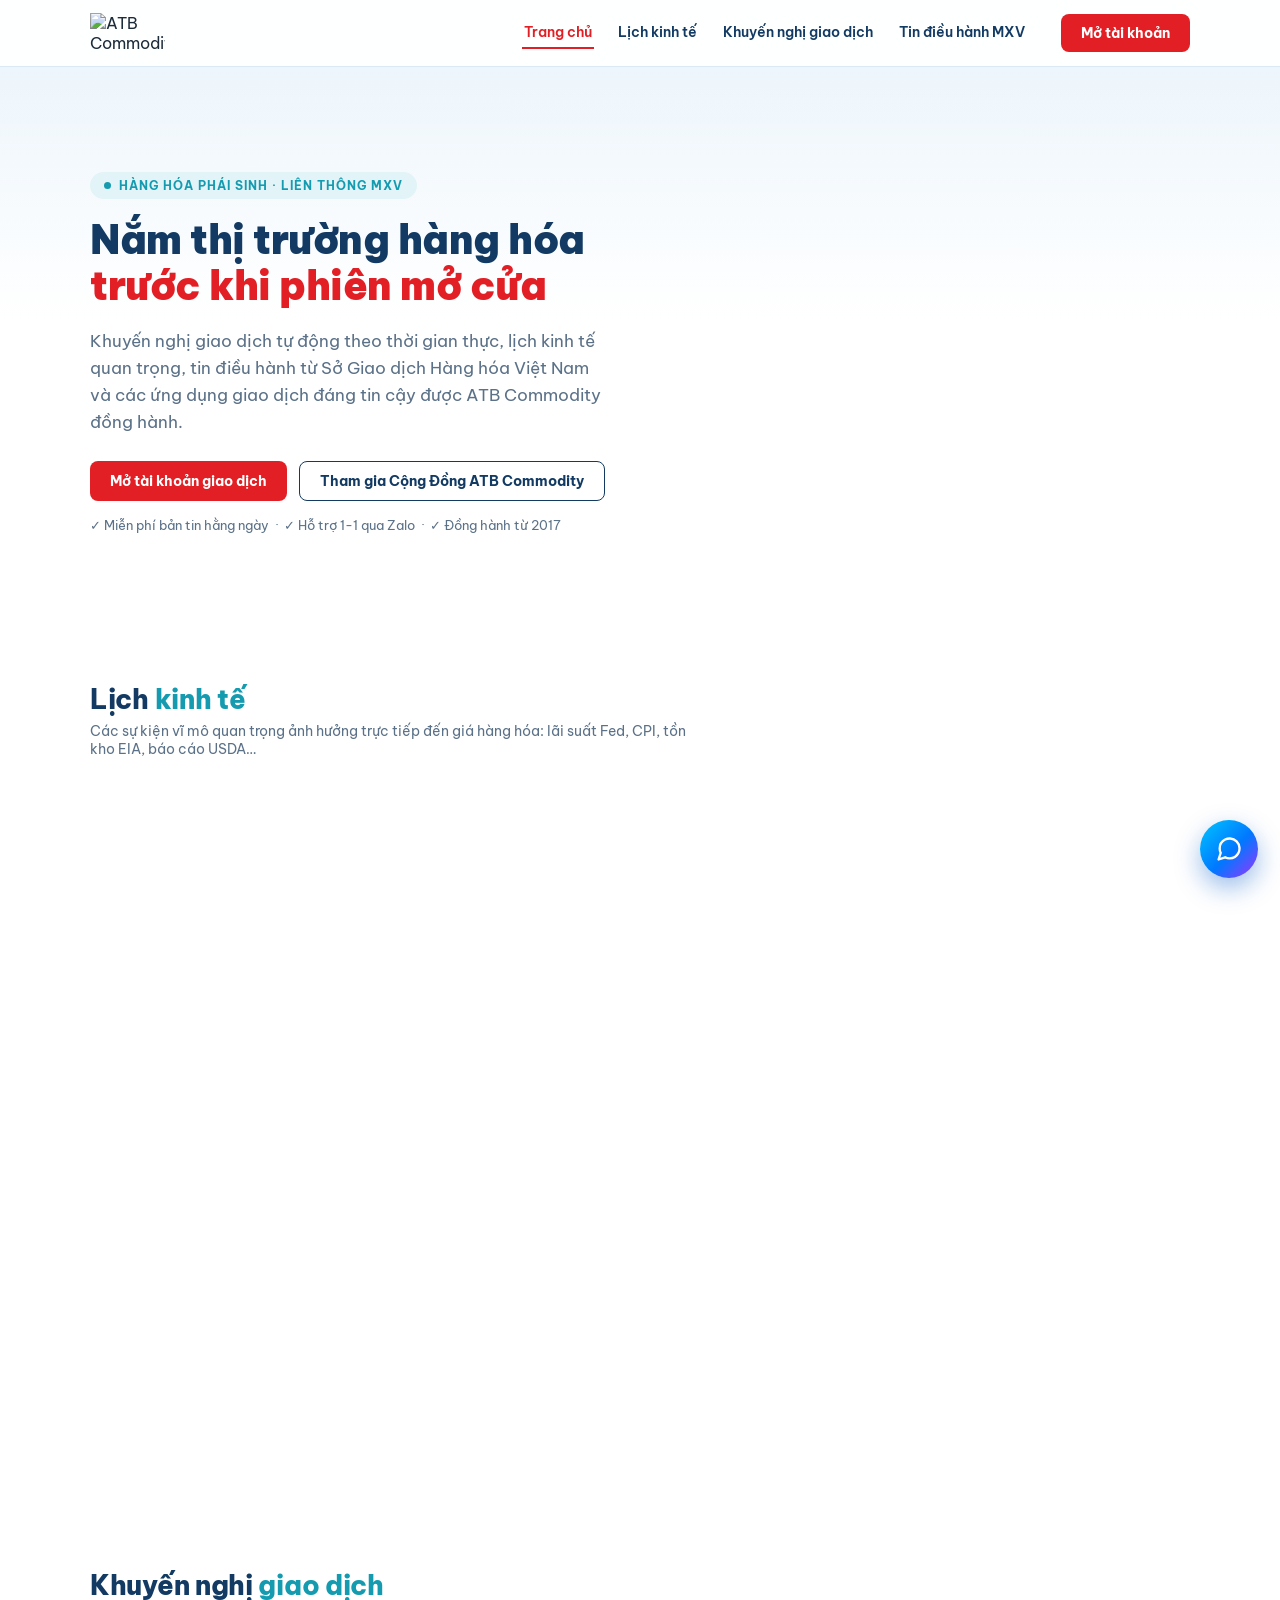
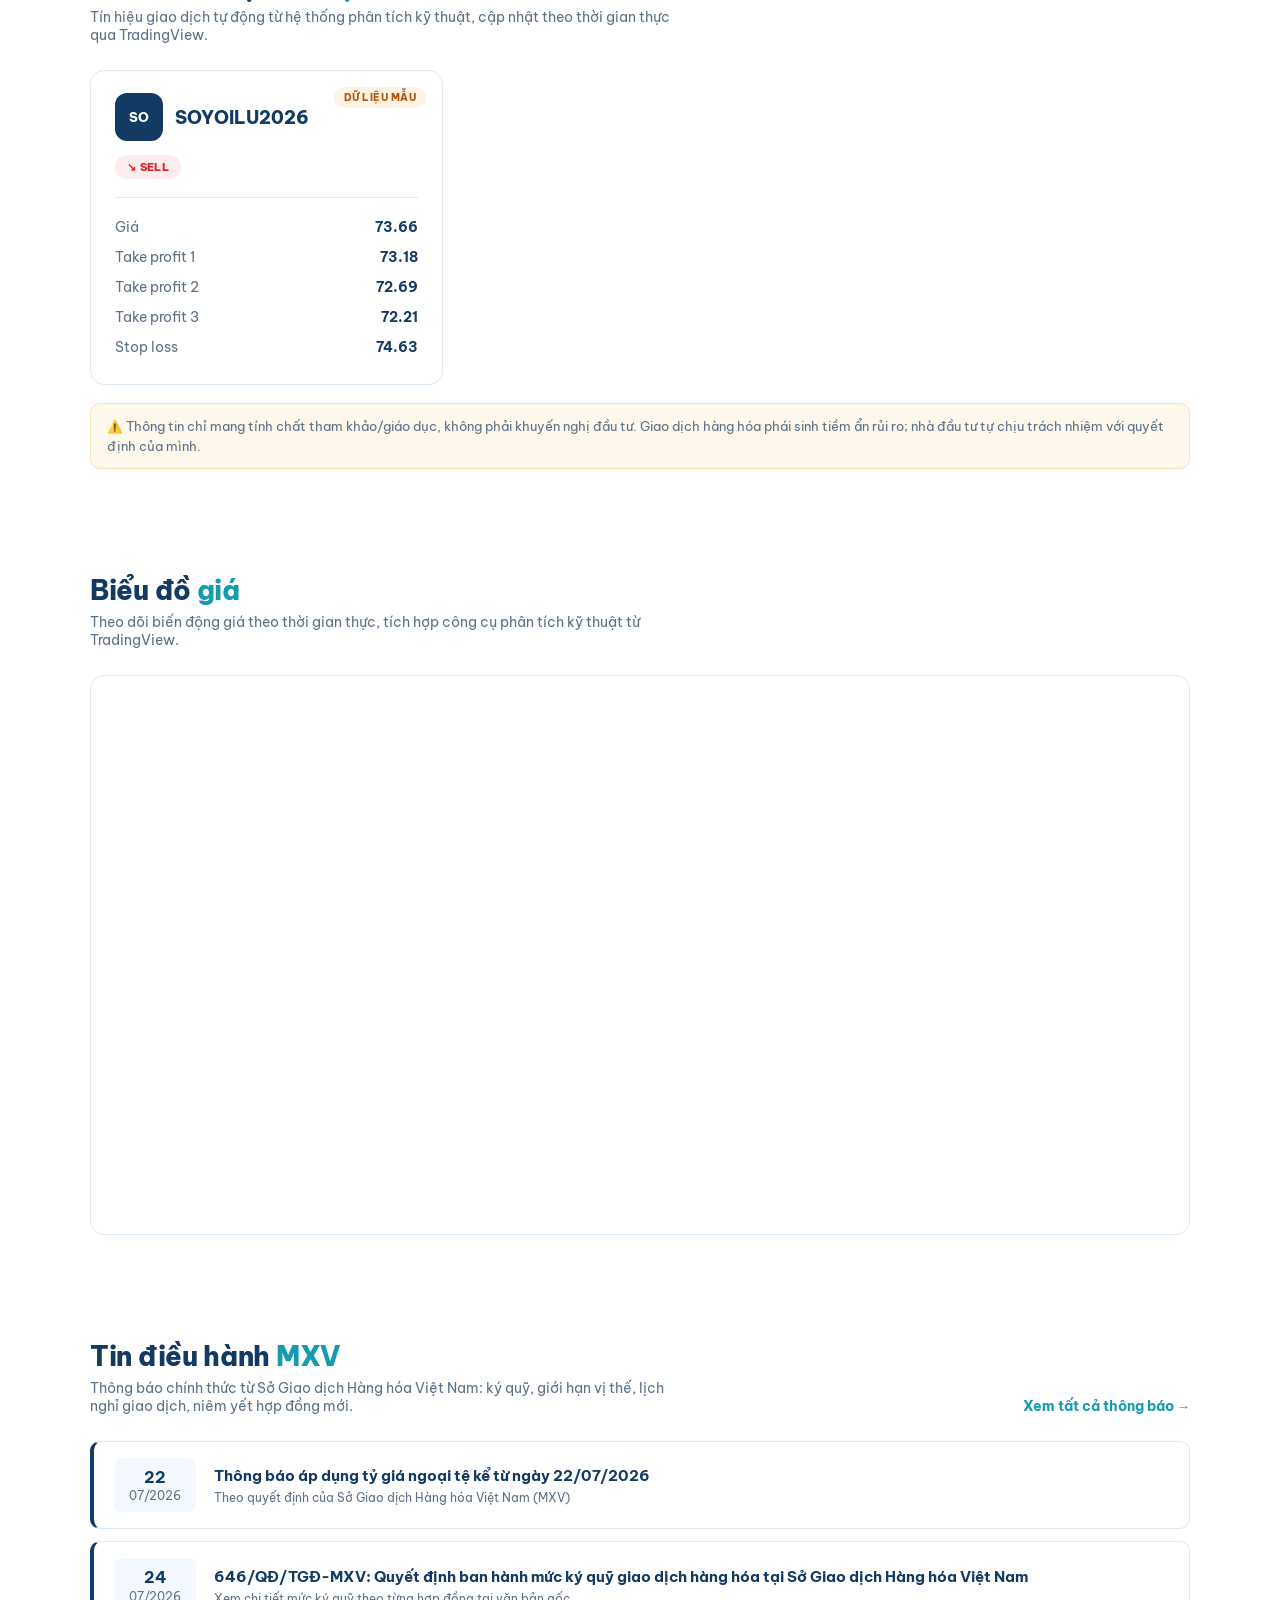
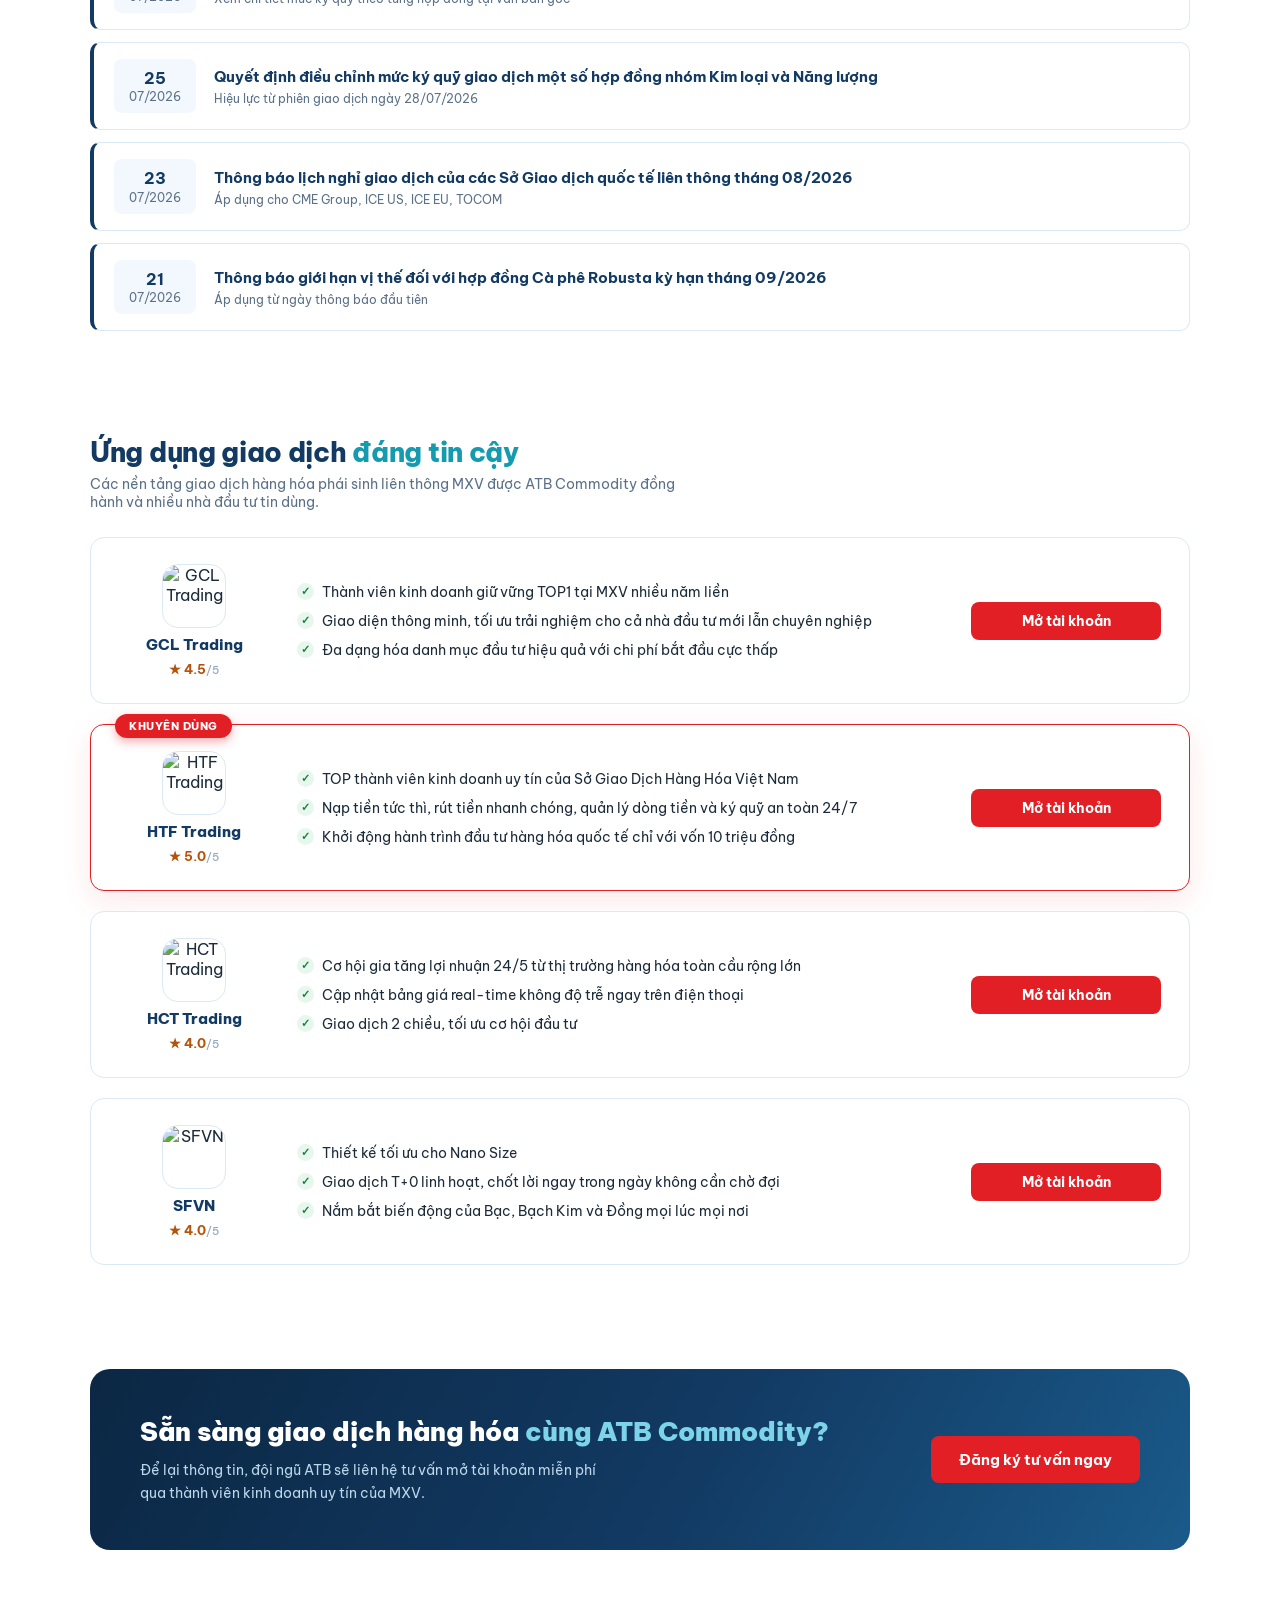
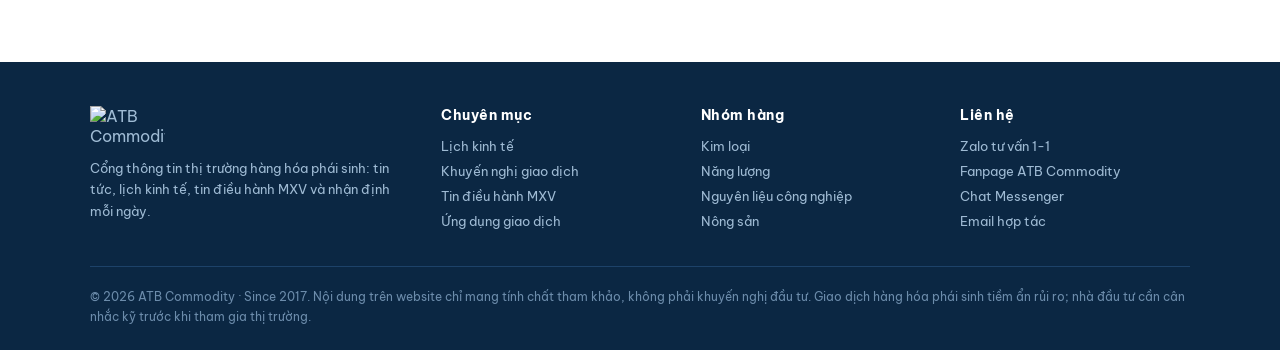
==== commit d1b8a7bf: "Bo Tin tuc 24/7, them section Khuyen nghi giao dich tu dong (TradingView -> Make.com -> Google Sheet" ====
--- a/index.html
+++ b/index.html
@@ -4,7 +4,7 @@
 <meta charset="UTF-8">
 <meta name="viewport" content="width=device-width, initial-scale=1.0">
 <title>ATB Commodity — Tin tức & Thị trường Hàng hóa Phái sinh MXV</title>
-<meta name="description" content="Tin tức 24/7 theo 4 nhóm hàng MXV, lịch kinh tế, tin điều hành từ Sở Giao dịch Hàng hóa Việt Nam và nhận định thị trường mỗi ngày từ đội ngũ ATB Commodity.">
+<meta name="description" content="Khuyến nghị giao dịch tự động theo thời gian thực, lịch kinh tế, tin điều hành từ Sở Giao dịch Hàng hóa Việt Nam và các ứng dụng giao dịch đáng tin cậy từ ATB Commodity.">
 <link rel="icon" type="image/png" href="https://pixabay.com/images/download/atb_commodity-logo-10395673_1920.png">
 <link rel="preconnect" href="https://fonts.googleapis.com">
 <link href="https://fonts.googleapis.com/css2?family=Be+Vietnam+Pro:wght@400;500;600;700;800;900&family=IBM+Plex+Mono:wght@400;500;600&display=swap" rel="stylesheet">
@@ -20,7 +20,7 @@
     <nav class="menu" id="mainMenu">
       <a href="#" class="active">Trang chủ</a>
       <a href="#lich-kinh-te">Lịch kinh tế</a>
-      <a href="#tin-tuc">Tin tức 24/7</a>
+      <a href="#khuyen-nghi">Khuyến nghị giao dịch</a>
       <a href="#mxv">Tin điều hành MXV</a>
     </nav>
     <button class="menu-toggle" id="menuToggle" onclick="toggleMenu()" aria-label="Mở/đóng menu" aria-expanded="false" aria-controls="mainMenu">☰</button>
@@ -40,7 +40,7 @@
     <div>
       <span class="eyebrow">Hàng hóa phái sinh · Liên thông MXV</span>
       <h1>Nắm thị trường hàng hóa <em>trước khi phiên mở cửa</em></h1>
-      <p class="lead">Tin tức 24/7 theo 4 nhóm hàng MXV, lịch kinh tế quan trọng, tin điều hành từ Sở Giao dịch Hàng hóa Việt Nam và nhận định thị trường mỗi ngày từ đội ngũ ATB.</p>
+      <p class="lead">Khuyến nghị giao dịch tự động theo thời gian thực, lịch kinh tế quan trọng, tin điều hành từ Sở Giao dịch Hàng hóa Việt Nam và các ứng dụng giao dịch đáng tin cậy được ATB Commodity đồng hành.</p>
       <div class="hero-cta">
         <button class="btn" onclick="openModal()">Mở tài khoản giao dịch</button>
         <a class="btn ghost" href="https://zalo.me/g/chbvho189" target="_blank" rel="noopener noreferrer">Tham gia Cộng Đồng ATB Commodity</a>
@@ -67,16 +67,16 @@
     <iframe src="https://tool.fastbull.com/vi/calendar?theme=white&ftToken=f4facccde9ed4374a9b82cdea31bc9c4" frameborder="0" class="calendar-frame" loading="lazy"></iframe>
   </section>
 
-  <!-- TIN TỨC 24/7 -->
-  <section id="tin-tuc">
-    <div class="sec-head">
-      <div>
-        <h2>Tin tức <span>24/7</span></h2>
-        <p class="sec-sub">Cập nhật liên tục theo 4 nhóm hàng MXV: Kim loại · Năng lượng · Nguyên liệu công nghiệp · Nông sản.</p>
-      </div>
-      <a class="more" href="danh-sach.html?type=news">Xem tất cả tin →</a>
-    </div>
-    <div class="news-grid" id="newsGrid"></div>
+  <!-- KHUYẾN NGHỊ GIAO DỊCH -->
+  <section id="khuyen-nghi">
+    <div class="sec-head">
+      <div>
+        <h2>Khuyến nghị <span>giao dịch</span></h2>
+        <p class="sec-sub">Tín hiệu giao dịch tự động từ hệ thống phân tích kỹ thuật, cập nhật theo thời gian thực qua TradingView.</p>
+      </div>
+    </div>
+    <div class="signal-grid" id="signalGrid"></div>
+    <p class="signal-footnote">⚠️ Thông tin chỉ mang tính chất tham khảo/giáo dục, không phải khuyến nghị đầu tư. Giao dịch hàng hóa phái sinh tiềm ẩn rủi ro; nhà đầu tư tự chịu trách nhiệm với quyết định của mình.</p>
   </section>
 
   <!-- BIỂU ĐỒ GIÁ -->
@@ -131,7 +131,7 @@
         <h2>Tin điều hành <span>MXV</span></h2>
         <p class="sec-sub">Thông báo chính thức từ Sở Giao dịch Hàng hóa Việt Nam: ký quỹ, giới hạn vị thế, lịch nghỉ giao dịch, niêm yết hợp đồng mới.</p>
       </div>
-      <a class="more" href="danh-sach.html?type=mxv">Xem tất cả thông báo →</a>
+      <a class="more" href="danh-sach.html">Xem tất cả thông báo →</a>
     </div>
     <div class="mxv-list" id="mxvList"></div>
   </section>
@@ -234,7 +234,7 @@
       <div>
         <h4>Chuyên mục</h4>
         <a href="#lich-kinh-te">Lịch kinh tế</a>
-        <a href="#tin-tuc">Tin tức 24/7</a>
+        <a href="#khuyen-nghi">Khuyến nghị giao dịch</a>
         <a href="#mxv">Tin điều hành MXV</a>
         <a href="#ung-dung">Ứng dụng giao dịch</a>
       </div>
--- a/assets/style.css
+++ b/assets/style.css
@@ -67,25 +67,34 @@
 .widget-frame{background:#fff;border:1px solid var(--line);border-radius:var(--radius);overflow:hidden}
 .chart-frame{width:100%;height:560px;background:#fff;border:1px solid var(--line);border-radius:var(--radius);overflow:hidden}
 
-/* News */
-.news-grid{display:grid;grid-template-columns:1.4fr 1fr 1fr;gap:20px}
-.news-card{background:var(--card);border:1px solid var(--line);border-radius:var(--radius);overflow:hidden;transition:.15s;display:flex;flex-direction:column}
-.news-card:hover{box-shadow:0 10px 30px rgba(18,58,99,.12);transform:translateY(-2px)}
-.news-thumb{height:150px;background:linear-gradient(135deg,var(--navy) 0%,var(--teal) 100%);display:flex;align-items:center;justify-content:center;color:#fff;font-size:34px}
-.news-card.feature .news-thumb{height:210px;font-size:52px}
-.news-body{padding:16px 18px 18px;display:flex;flex-direction:column;gap:8px;flex:1}
+/* Tag dùng chung (trang chi tiết bài viết) */
 .tag{align-self:flex-start;font-size:10.5px;font-weight:700;letter-spacing:.8px;text-transform:uppercase;color:var(--teal);background:#e3f4f8;padding:3px 10px;border-radius:99px}
 .tag.red{color:var(--red);background:#fdecec}
 .tag.amber{color:#b45309;background:#fef3e2}
 .tag.green{color:#15803d;background:#e8f7ee}
 .tag.navy{color:var(--navy);background:#e6eef7}
-.news-body h3{font-size:16px;font-weight:700;color:var(--navy);line-height:1.4}
-.news-card.feature h3{font-size:20px}
-.news-body h3:hover{color:var(--red)}
-.news-body p{font-size:13px;color:var(--muted);line-height:1.55}
-.meta{margin-top:auto;font-size:11.5px;color:#93a8bc;display:flex;gap:10px}
-.side-list{display:flex;flex-direction:column;gap:20px}
-.news-grid-flat{display:grid;grid-template-columns:repeat(3,1fr);gap:20px}
+.meta{font-size:11.5px;color:#93a8bc;display:flex;gap:10px}
+
+/* Khuyến nghị giao dịch (thẻ tín hiệu) */
+.signal-grid{display:grid;grid-template-columns:repeat(auto-fill,minmax(300px,1fr));gap:20px}
+.signal-card{position:relative;background:#fff;border:1px solid var(--line);border-radius:var(--radius);padding:22px 24px;transition:.15s}
+.signal-card:hover{box-shadow:0 10px 30px rgba(18,58,99,.1)}
+.signal-card.demo::after{content:"DỮ LIỆU MẪU";position:absolute;top:16px;right:16px;background:#fef3e2;color:#b45309;font-size:10px;font-weight:800;letter-spacing:.5px;padding:4px 10px;border-radius:99px}
+.signal-top{display:flex;justify-content:space-between;align-items:flex-start;gap:12px}
+.signal-pair{display:flex;align-items:center;gap:12px}
+.signal-avatar{width:48px;height:48px;border-radius:12px;background:var(--navy);color:#fff;display:flex;align-items:center;justify-content:center;font-weight:800;font-size:13px;flex:none}
+.signal-name{font-size:18px;font-weight:800;color:var(--navy)}
+.signal-time{font-size:11.5px;color:#93a8bc;margin-top:1px}
+.sig-badge{padding:5px 12px;border-radius:99px;font-size:11px;font-weight:800;letter-spacing:.3px;display:inline-flex;align-items:center;gap:5px}
+.sig-badge.buy{background:#e8f7ee;color:#15803d}
+.sig-badge.sell{background:#fdecec;color:var(--red)}
+.sig-badge.tf{background:#e6eef7;color:var(--navy)}
+.signal-tags{display:flex;gap:8px;margin-top:14px;flex-wrap:wrap}
+.signal-divider{border-top:1px solid var(--line);margin:18px 0 14px}
+.signal-row{display:flex;justify-content:space-between;align-items:center;font-size:13.5px;padding:6px 0}
+.signal-row .label{color:var(--muted)}
+.signal-row .val{font-weight:700;color:var(--navy)}
+.signal-footnote{margin-top:18px;font-size:12.5px;color:var(--muted);background:#fef8ec;border:1px solid #f3e3bd;border-radius:10px;padding:12px 16px;line-height:1.6}
 
 /* MXV announcements */
 .mxv-list{display:flex;flex-direction:column;gap:12px}
@@ -192,8 +201,6 @@
   .nav{gap:14px}
   .hero{grid-template-columns:1fr;gap:28px;padding:36px 0 32px}
   .hero h1{font-size:30px}
-  .news-grid{grid-template-columns:1fr}
-  .news-grid-flat{grid-template-columns:1fr 1fr}
   .foot-grid{grid-template-columns:1fr}
   section{padding:38px 0}
 
@@ -232,7 +239,7 @@
 @media(max-width:600px){
   .hero h1{font-size:24px}
   .logo-img{width:58px}
-  .news-grid-flat{grid-template-columns:1fr}
+  .signal-grid{grid-template-columns:1fr}
   .sec-head{flex-direction:column;align-items:flex-start;gap:8px}
   .sec-head h2{font-size:22px}
   .cta h2{font-size:20px}
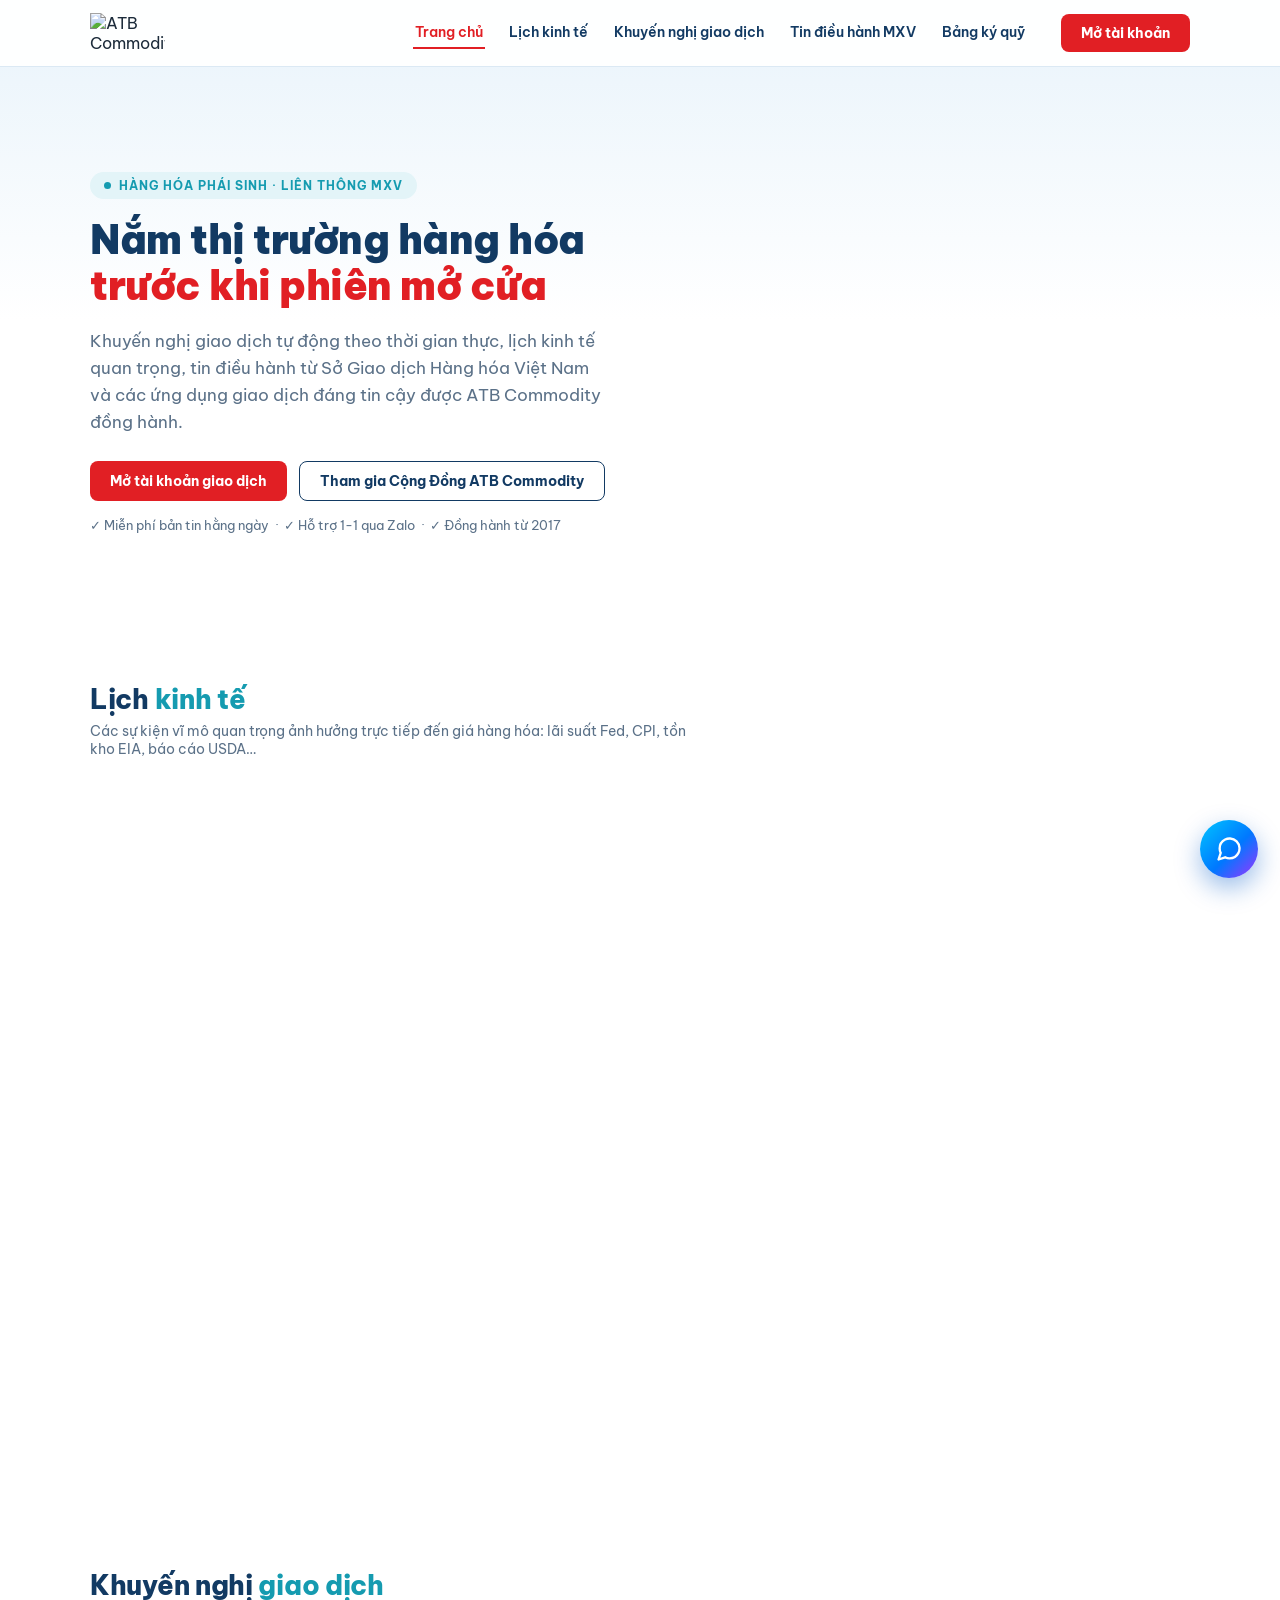
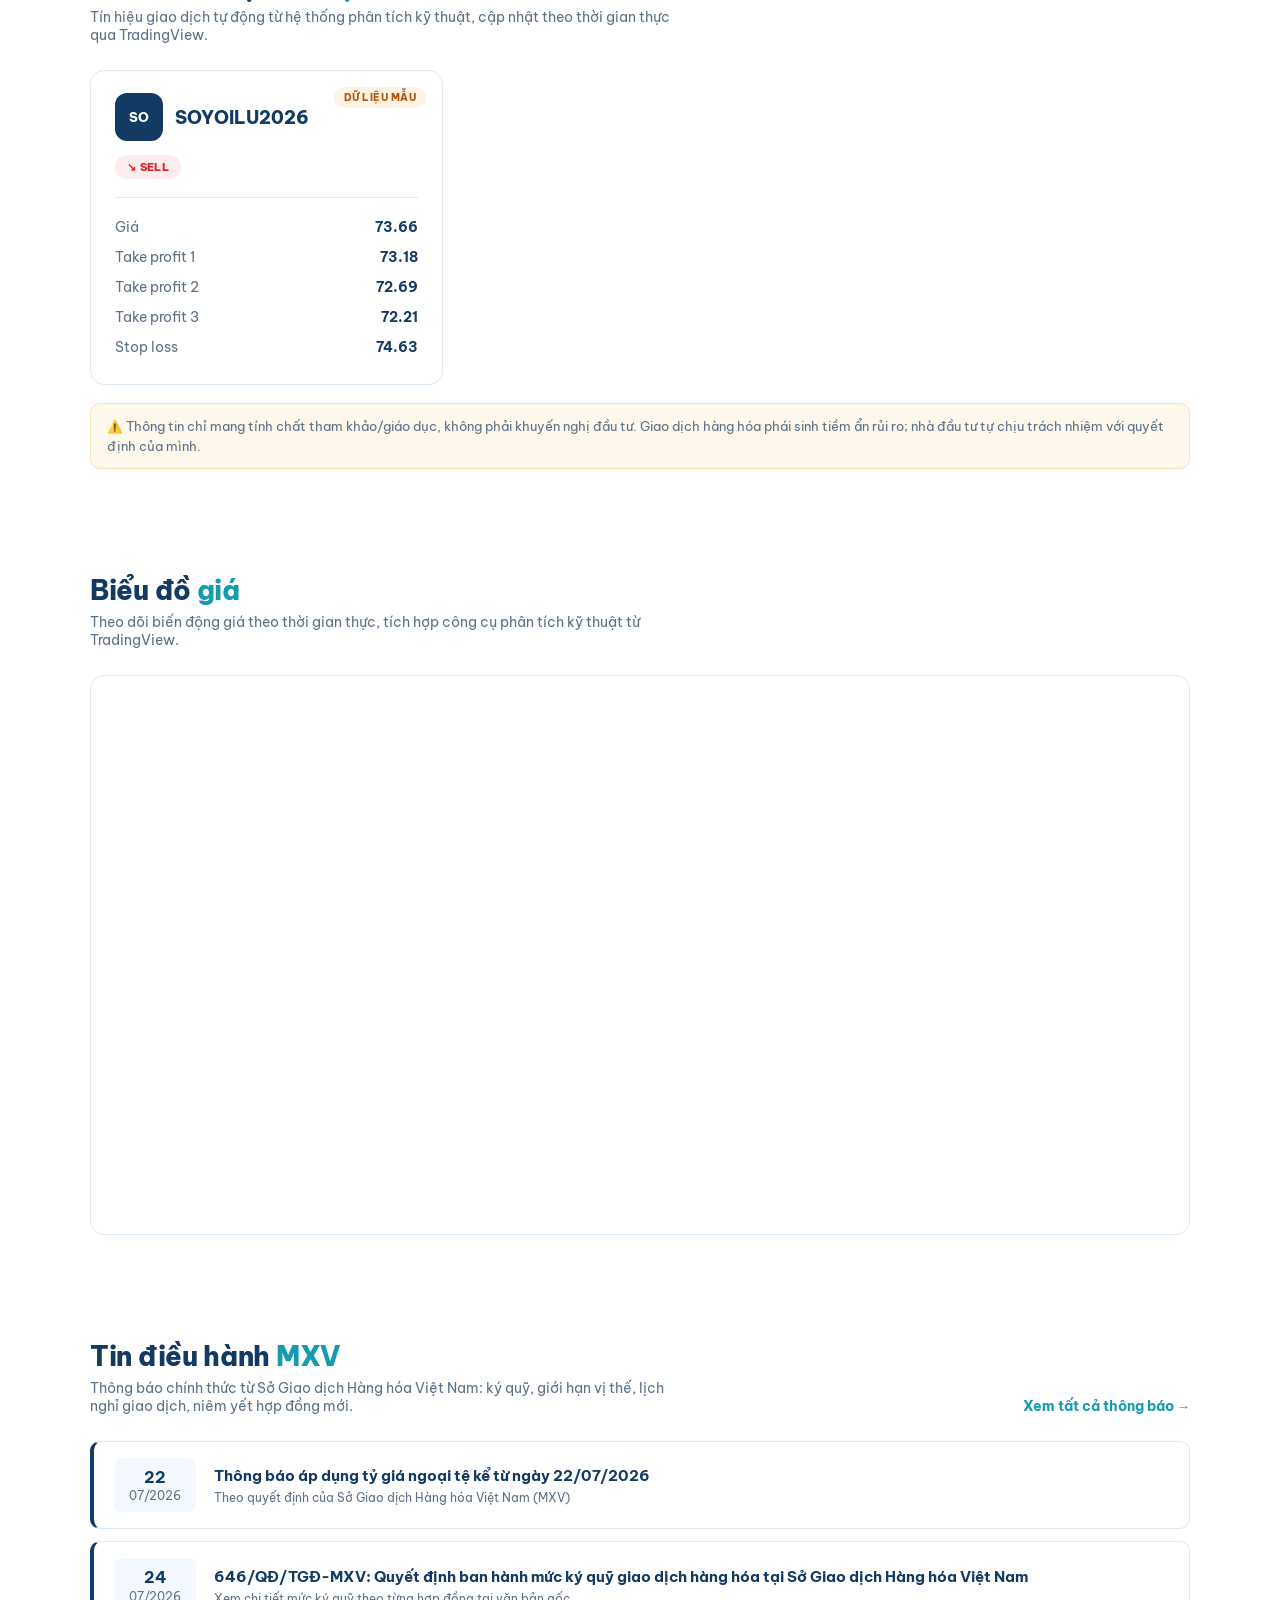
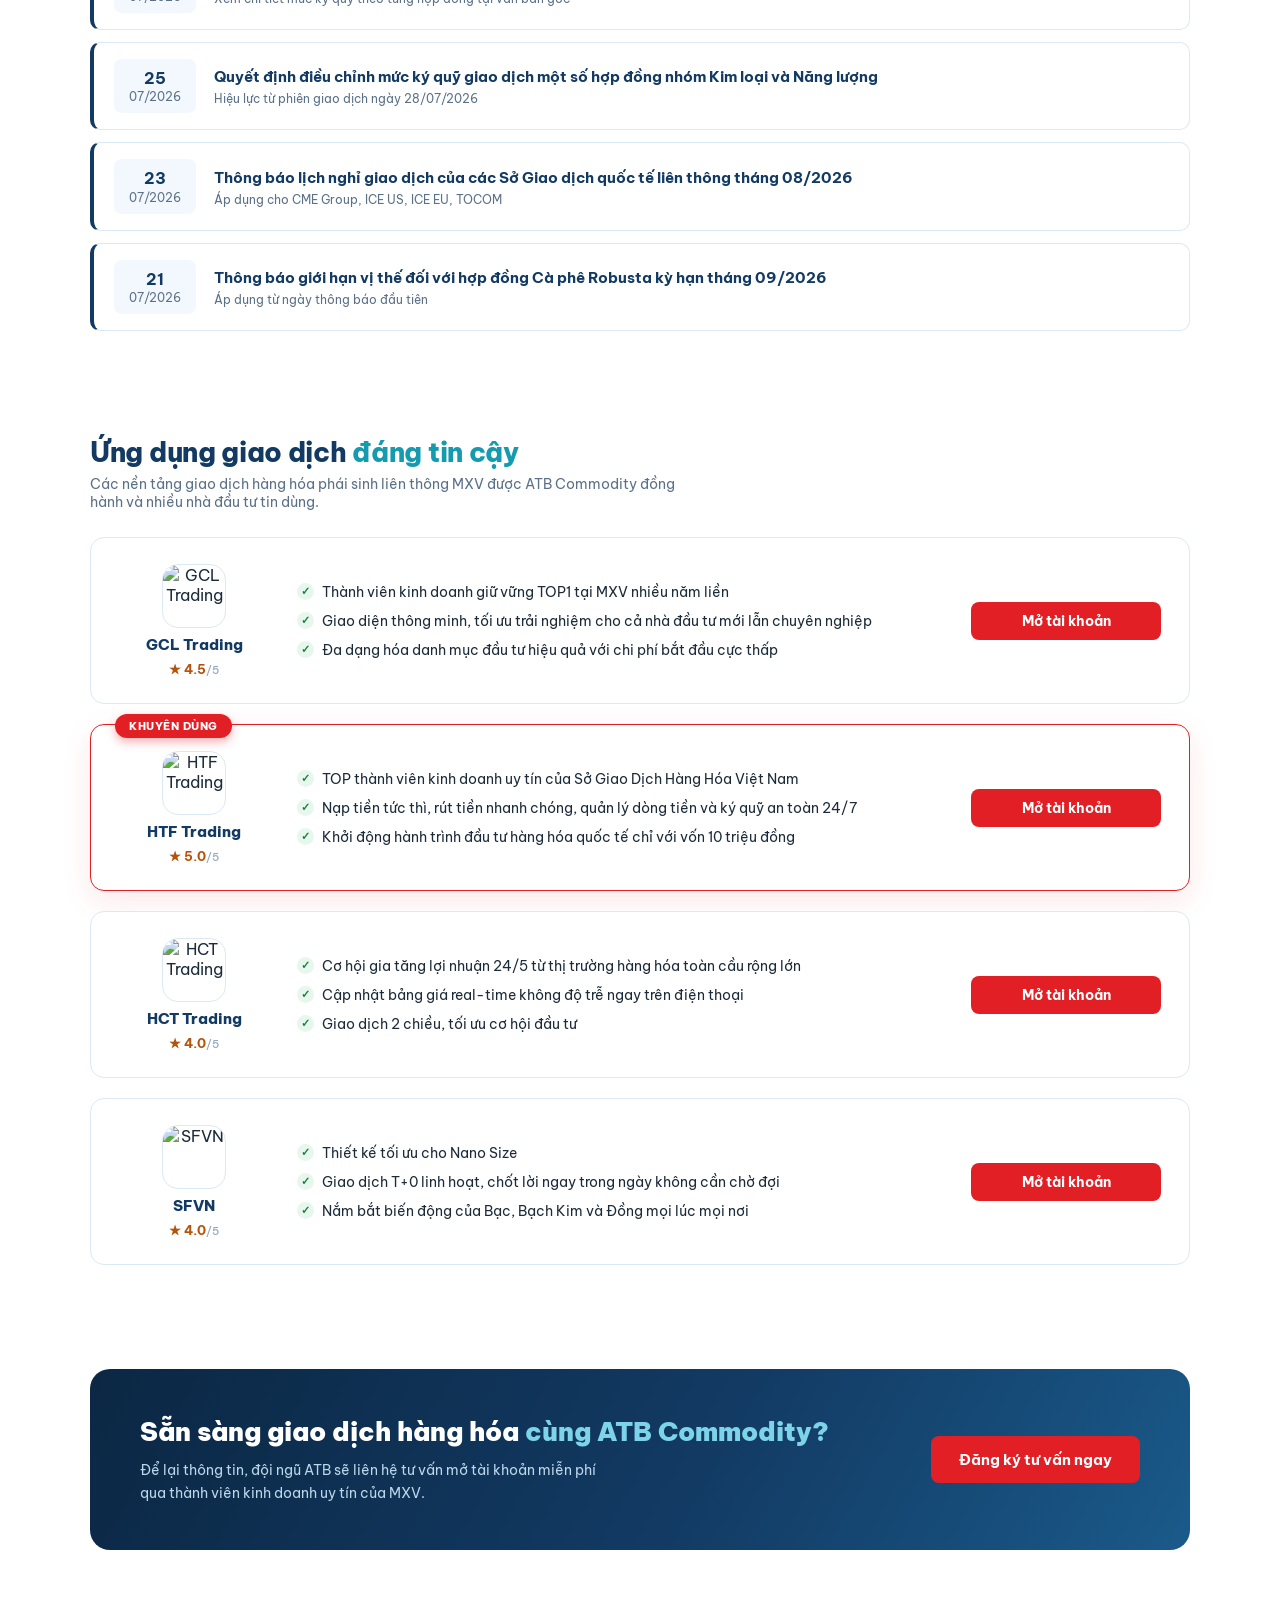
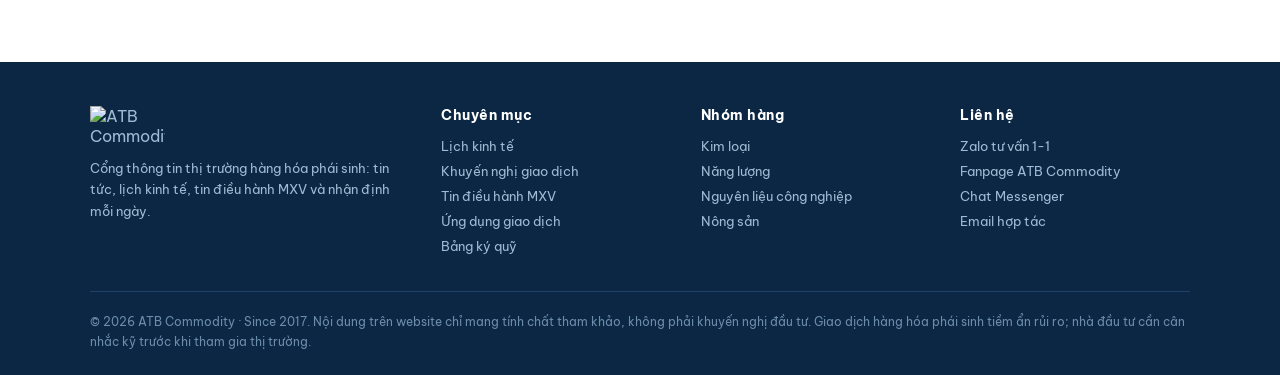
==== commit 6ea68985: "Them trang Bang ky quy giao dich, doc du lieu tu Google Sheet - ky-quy.html: trang moi hien bang 10 " ====
--- a/index.html
+++ b/index.html
@@ -22,6 +22,7 @@
       <a href="#lich-kinh-te">Lịch kinh tế</a>
       <a href="#khuyen-nghi">Khuyến nghị giao dịch</a>
       <a href="#mxv">Tin điều hành MXV</a>
+      <a href="ky-quy.html">Bảng ký quỹ</a>
     </nav>
     <button class="menu-toggle" id="menuToggle" onclick="toggleMenu()" aria-label="Mở/đóng menu" aria-expanded="false" aria-controls="mainMenu">☰</button>
     <button class="btn" style="margin-left:8px" onclick="openModal()">Mở tài khoản</button>
@@ -237,6 +238,7 @@
         <a href="#khuyen-nghi">Khuyến nghị giao dịch</a>
         <a href="#mxv">Tin điều hành MXV</a>
         <a href="#ung-dung">Ứng dụng giao dịch</a>
+        <a href="ky-quy.html">Bảng ký quỹ</a>
       </div>
       <div>
         <h4>Nhóm hàng</h4>
--- a/assets/style.css
+++ b/assets/style.css
@@ -85,16 +85,30 @@
 .signal-avatar{width:48px;height:48px;border-radius:12px;background:var(--navy);color:#fff;display:flex;align-items:center;justify-content:center;font-weight:800;font-size:13px;flex:none}
 .signal-name{font-size:18px;font-weight:800;color:var(--navy)}
 .signal-time{font-size:11.5px;color:#93a8bc;margin-top:1px}
-.sig-badge{padding:5px 12px;border-radius:99px;font-size:11px;font-weight:800;letter-spacing:.3px;display:inline-flex;align-items:center;gap:5px}
+.sig-badge{padding:5px 12px;border-radius:99px;font-size:11px;font-weight:800;letter-spacing:.3px;display:inline-flex;align-items:center;gap:5px;text-transform:uppercase}
 .sig-badge.buy{background:#e8f7ee;color:#15803d}
 .sig-badge.sell{background:#fdecec;color:var(--red)}
-.sig-badge.tf{background:#e6eef7;color:var(--navy)}
+.sig-badge.status-success{background:#e8f7ee;color:#15803d}
+.sig-badge.status-danger{background:#fdecec;color:var(--red)}
+.sig-badge.status-neutral{background:#f2f8fd;color:var(--muted)}
 .signal-tags{display:flex;gap:8px;margin-top:14px;flex-wrap:wrap}
 .signal-divider{border-top:1px solid var(--line);margin:18px 0 14px}
 .signal-row{display:flex;justify-content:space-between;align-items:center;font-size:13.5px;padding:6px 0}
 .signal-row .label{color:var(--muted)}
 .signal-row .val{font-weight:700;color:var(--navy)}
 .signal-footnote{margin-top:18px;font-size:12.5px;color:var(--muted);background:#fef8ec;border:1px solid #f3e3bd;border-radius:10px;padding:12px 16px;line-height:1.6}
+
+/* Bảng ký quỹ */
+.margin-toolbar{margin-bottom:16px}
+.margin-search{width:100%;max-width:360px;border:1.5px solid var(--line);border-radius:9px;padding:11px 14px;font-size:14px;font-family:inherit;color:var(--ink);outline:none;transition:.15s}
+.margin-search:focus{border-color:var(--teal);box-shadow:0 0 0 3px rgba(21,155,176,.15)}
+.margin-table-wrap{background:#fff;border:1px solid var(--line);border-radius:var(--radius);overflow-x:auto}
+.margin-table{display:table;width:100%;min-width:960px;border-collapse:collapse;font-size:13.5px}
+.margin-table th{background:var(--navy);color:#fff;text-align:left;padding:12px 14px;font-weight:700;white-space:nowrap;font-size:12px;letter-spacing:.3px}
+.margin-table td{padding:11px 14px;border-bottom:1px solid var(--line);color:var(--ink);white-space:nowrap}
+.margin-table tbody tr:last-child td{border-bottom:none}
+.margin-table tbody tr:hover td{background:#f2f8fd}
+.margin-table td.num{font-weight:700;color:var(--navy);text-align:right}
 
 /* MXV announcements */
 .mxv-list{display:flex;flex-direction:column;gap:12px}
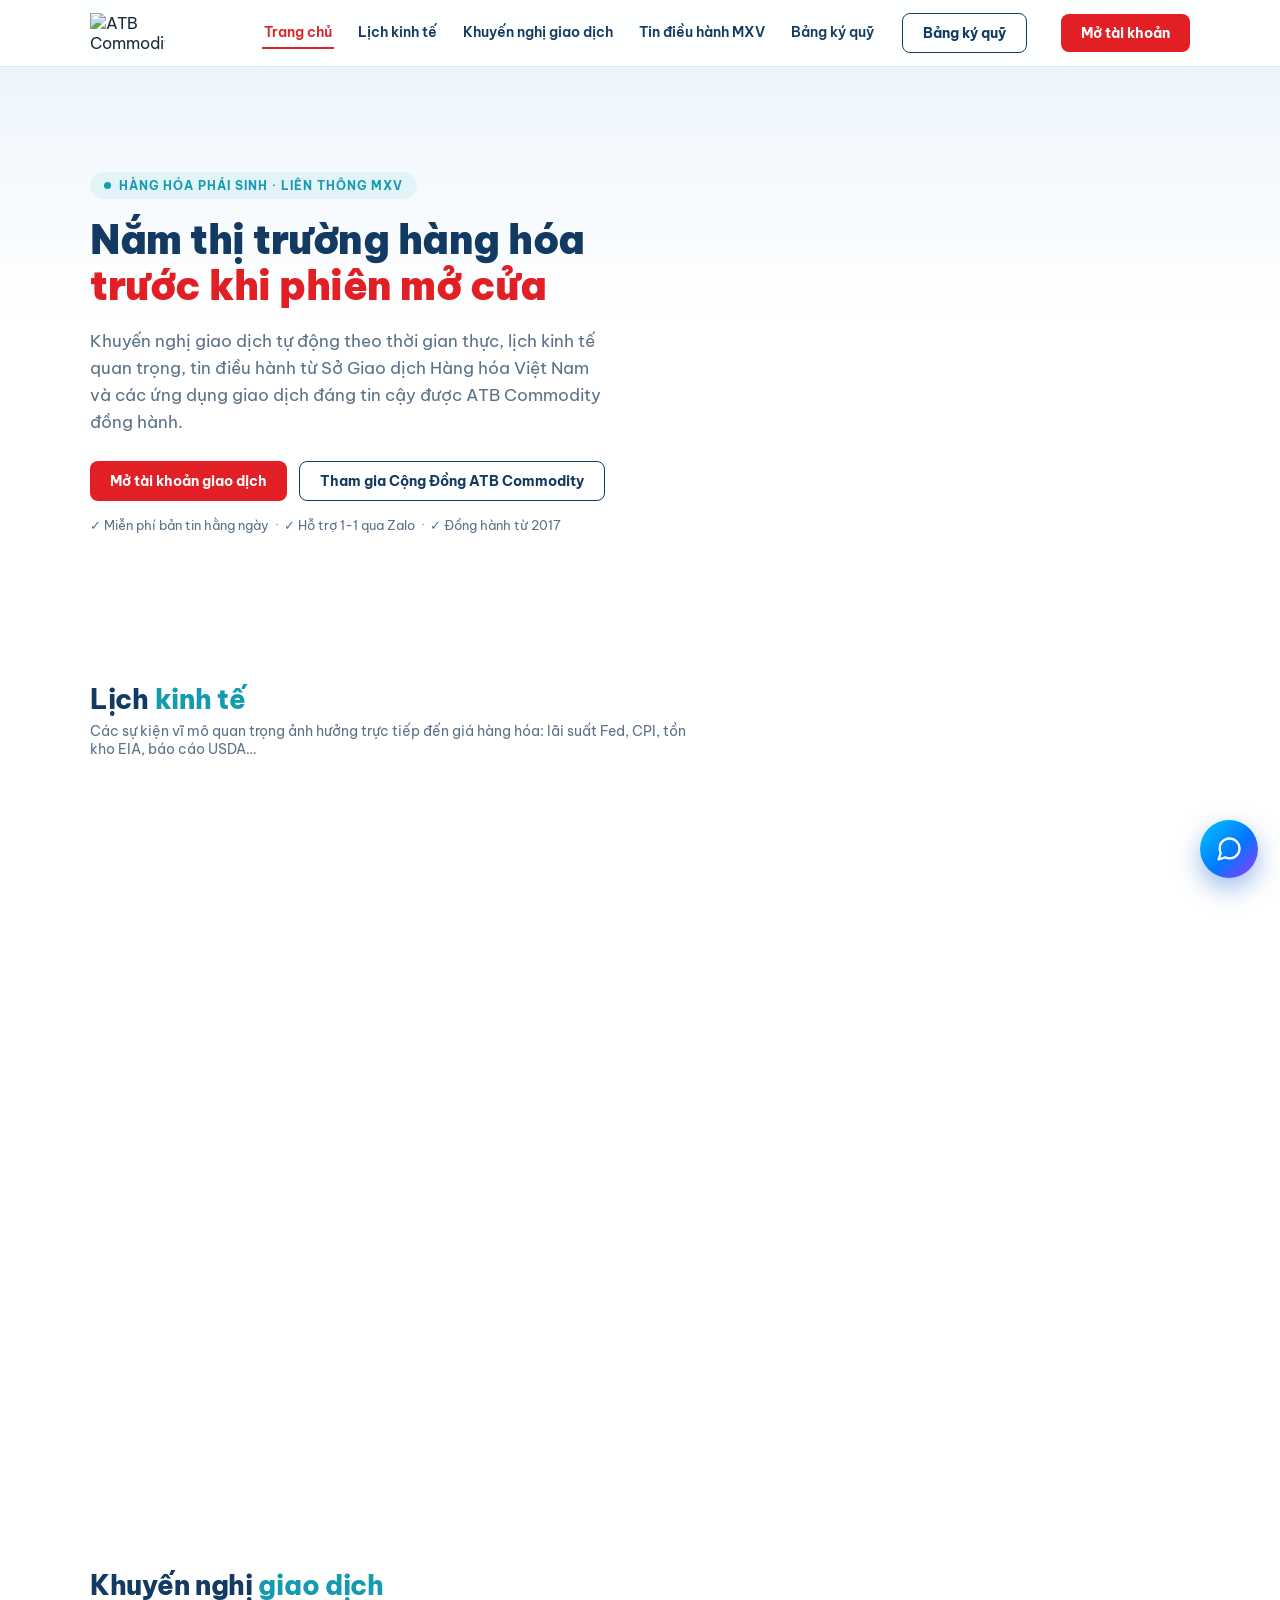
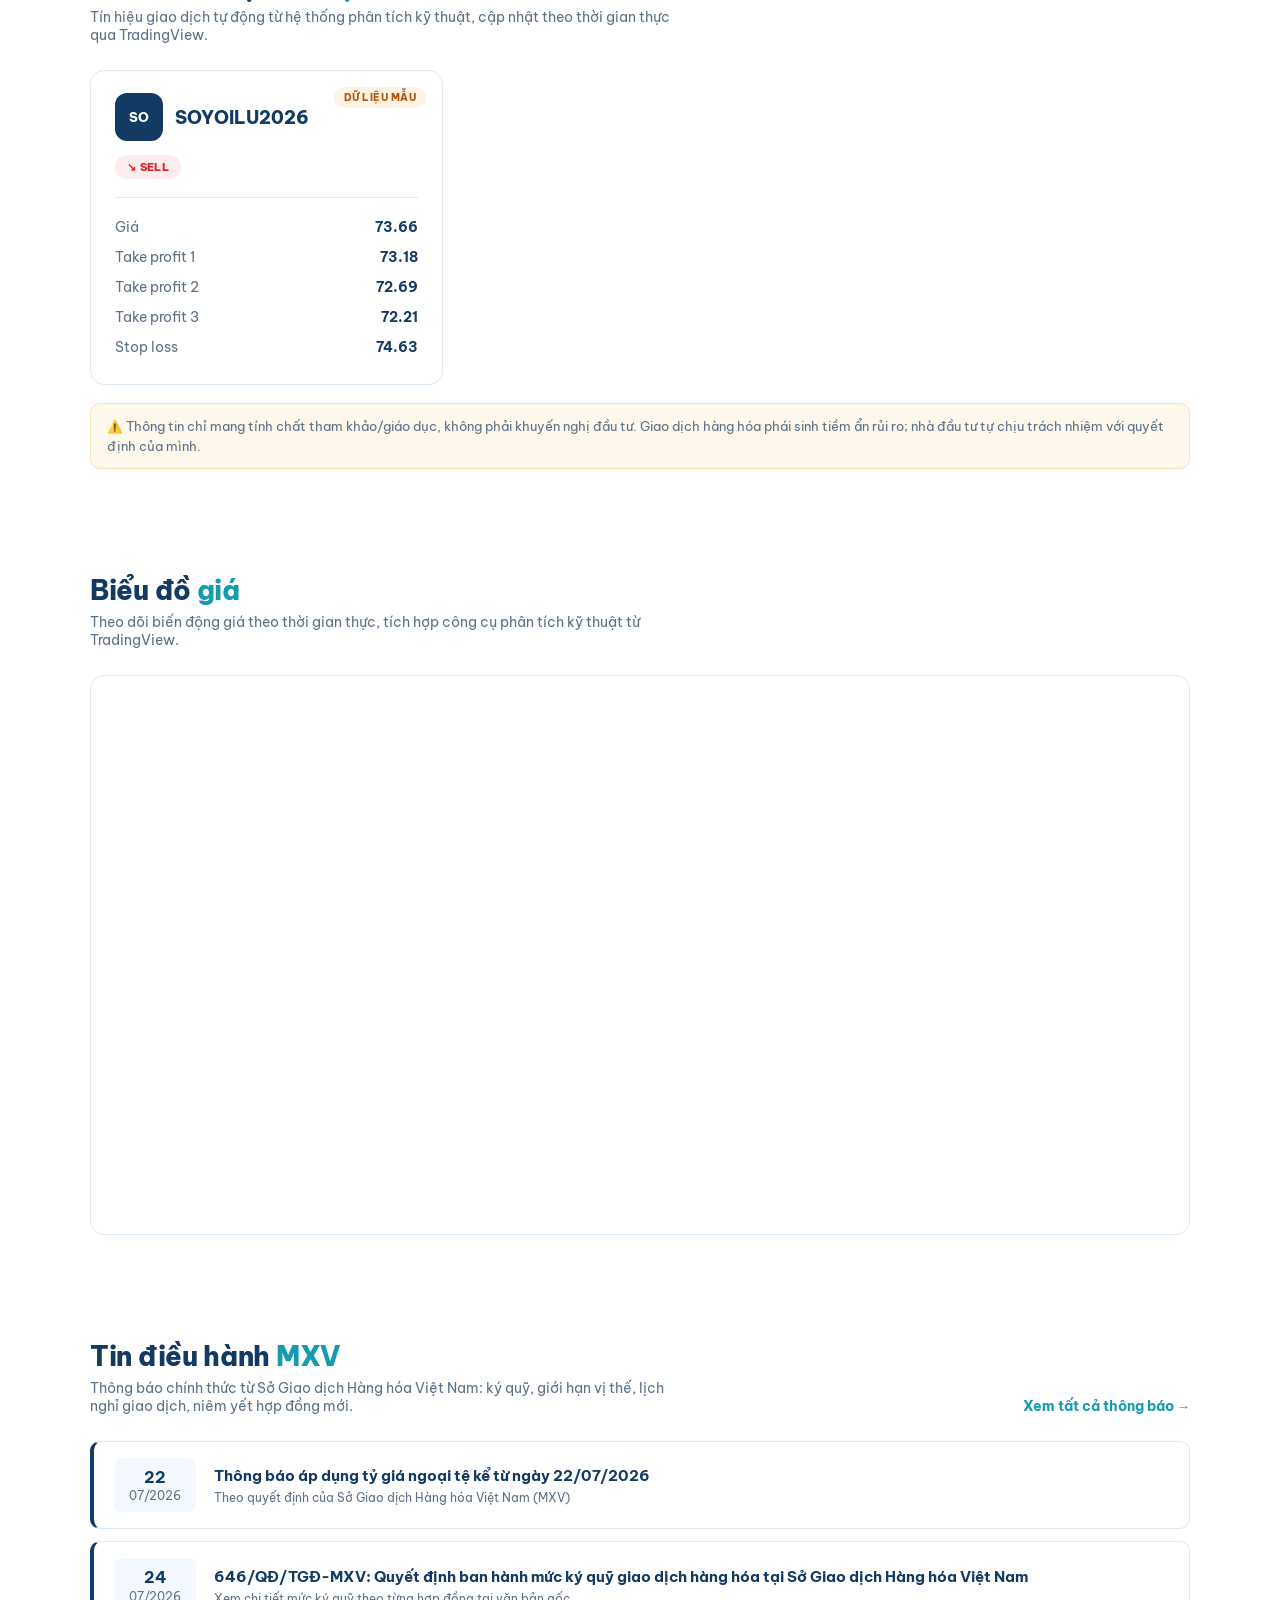
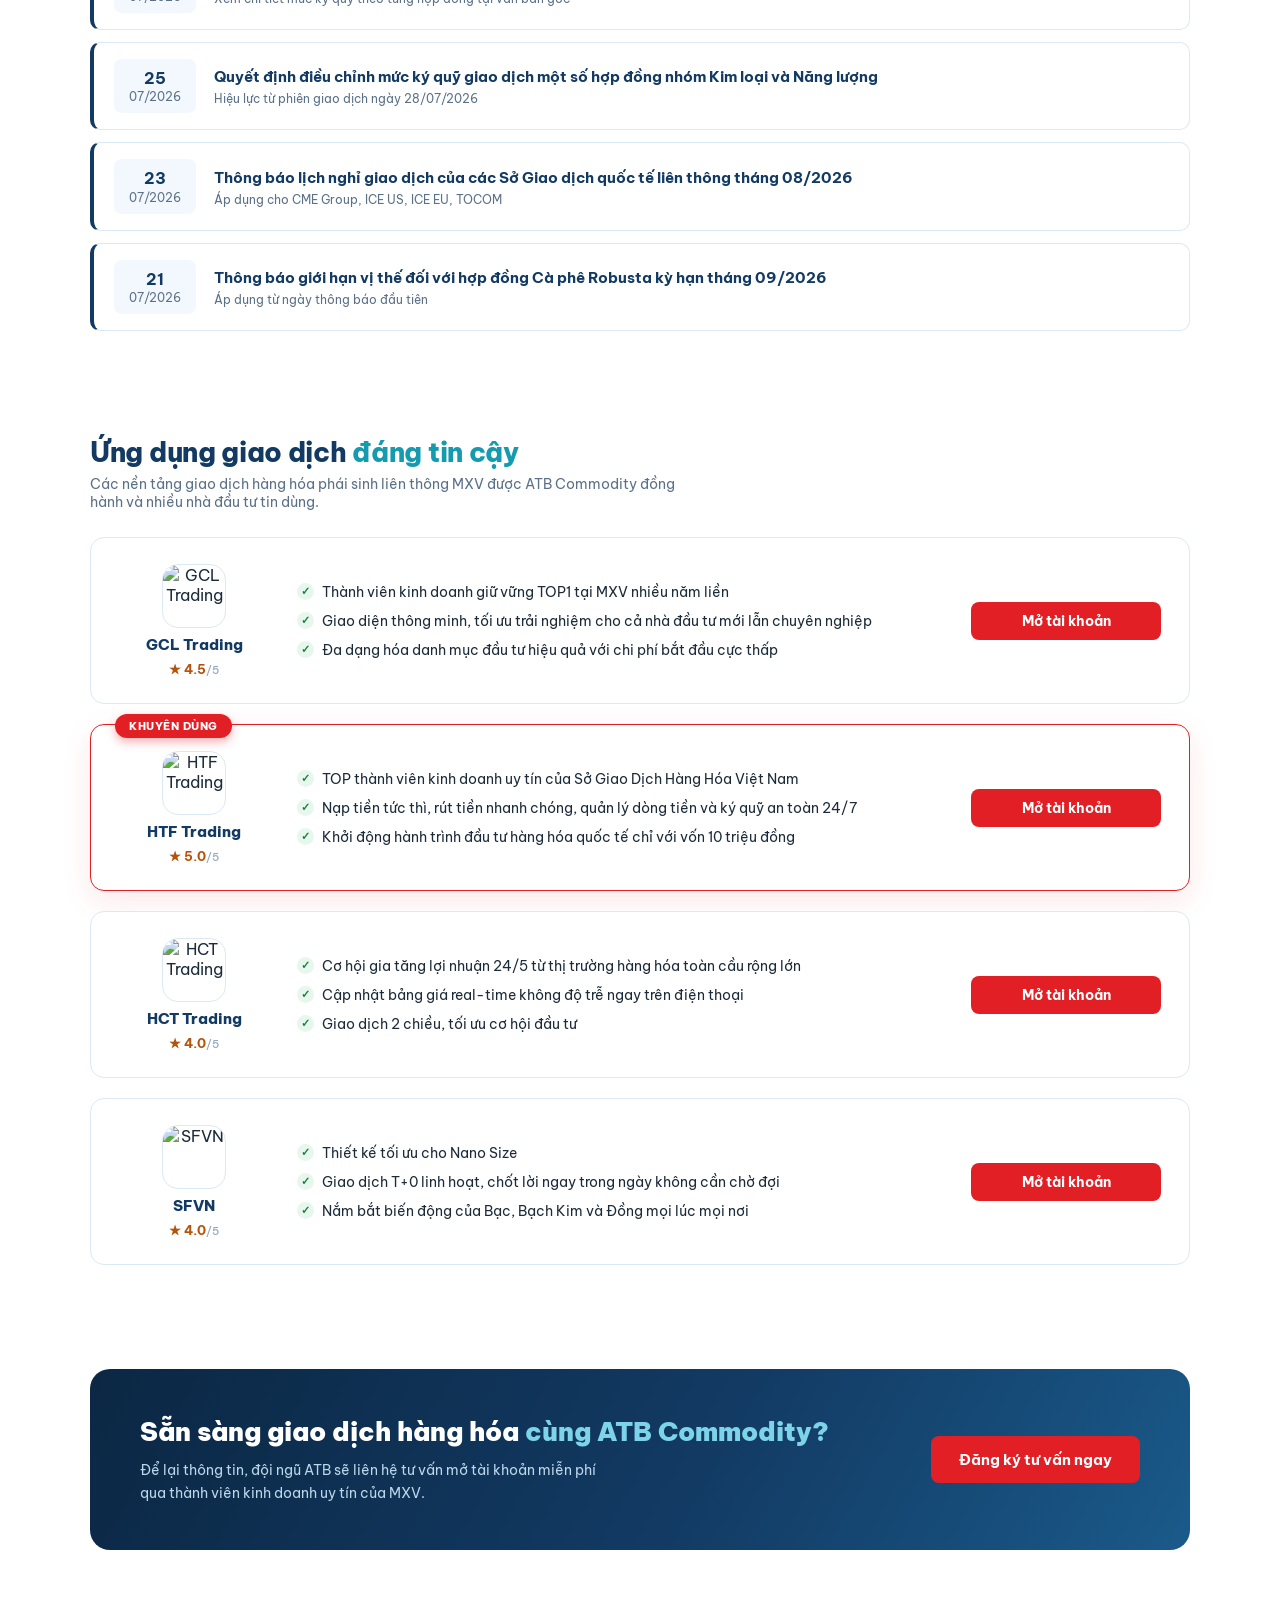
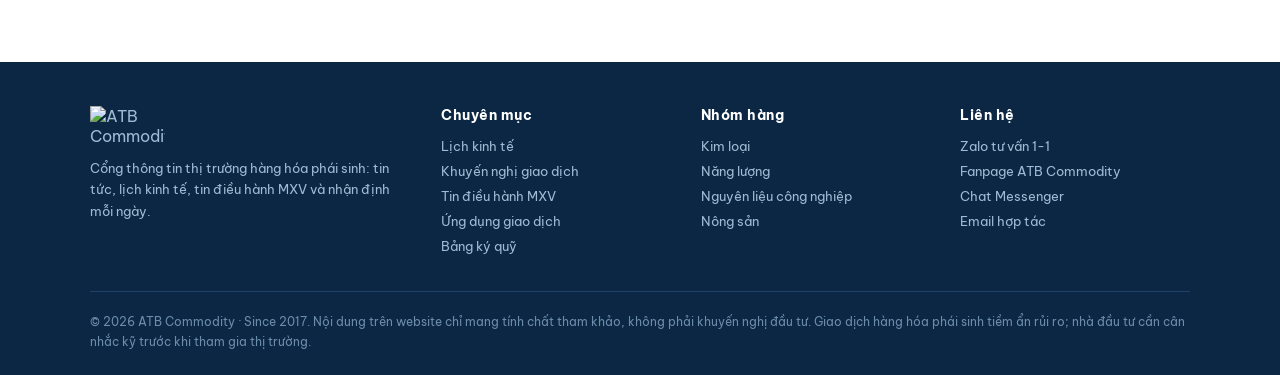
==== commit a7f45121: "Fix header khong dinh khi cuon + sap xep lai menu mobile - Fix goc: html,body{overflow-x:hidden} khi" ====
--- a/index.html
+++ b/index.html
@@ -22,10 +22,11 @@
       <a href="#lich-kinh-te">Lịch kinh tế</a>
       <a href="#khuyen-nghi">Khuyến nghị giao dịch</a>
       <a href="#mxv">Tin điều hành MXV</a>
-      <a href="ky-quy.html">Bảng ký quỹ</a>
+      <a href="ky-quy.html" class="nav-margin-link">Bảng ký quỹ</a>
     </nav>
+    <a href="ky-quy.html" class="btn ghost quick-margin-link">Bảng ký quỹ</a>
+    <button class="btn" style="margin-left:8px" onclick="openModal()">Mở tài khoản</button>
     <button class="menu-toggle" id="menuToggle" onclick="toggleMenu()" aria-label="Mở/đóng menu" aria-expanded="false" aria-controls="mainMenu">☰</button>
-    <button class="btn" style="margin-left:8px" onclick="openModal()">Mở tài khoản</button>
   </div>
 </header>
 
--- a/assets/style.css
+++ b/assets/style.css
@@ -5,8 +5,8 @@
   --radius:14px;
 }
 *{margin:0;padding:0;box-sizing:border-box}
-html{scroll-behavior:smooth}
-html,body{overflow-x:hidden;max-width:100%}
+html{scroll-behavior:smooth;overflow-x:hidden}
+body{max-width:100%}
 body{font-family:'Be Vietnam Pro',sans-serif;color:var(--ink);background:linear-gradient(180deg,#e8f3fb 0%,#ffffff 320px);}
 .mono{font-family:'IBM Plex Mono',monospace}
 a{text-decoration:none;color:inherit}
@@ -30,6 +30,7 @@
 nav.menu a{font-size:14px;font-weight:600;color:var(--navy);padding:6px 2px;border-bottom:2px solid transparent;white-space:nowrap}
 nav.menu a:hover,nav.menu a.active{border-bottom-color:var(--red);color:var(--red)}
 .menu-toggle{display:none;background:none;border:none;font-size:26px;color:var(--navy);cursor:pointer;line-height:1;padding:4px 8px;margin-left:auto}
+.quick-margin-link{display:none}
 .btn{display:inline-block;background:var(--red);color:#fff;font-weight:700;font-size:14px;padding:10px 20px;border-radius:8px;border:none;cursor:pointer;transition:.15s;font-family:inherit}
 .btn:hover{background:#c01318}
 .btn.ghost{background:transparent;color:var(--navy);border:1.5px solid var(--navy)}
@@ -99,16 +100,30 @@
 .signal-footnote{margin-top:18px;font-size:12.5px;color:var(--muted);background:#fef8ec;border:1px solid #f3e3bd;border-radius:10px;padding:12px 16px;line-height:1.6}
 
 /* Bảng ký quỹ */
-.margin-toolbar{margin-bottom:16px}
-.margin-search{width:100%;max-width:360px;border:1.5px solid var(--line);border-radius:9px;padding:11px 14px;font-size:14px;font-family:inherit;color:var(--ink);outline:none;transition:.15s}
+.margin-toolbar{display:flex;align-items:center;justify-content:space-between;gap:16px;flex-wrap:wrap;background:#fff;border:1px solid var(--line);border-radius:var(--radius);padding:16px 20px;margin-bottom:16px}
+.margin-toolbar-left{display:flex;flex-direction:column;gap:2px}
+.margin-toolbar-left b{font-size:16px;color:var(--navy)}
+.margin-toolbar-left span{font-size:12.5px;color:var(--muted)}
+.margin-toolbar-right{display:flex;align-items:center;gap:10px;flex-wrap:wrap}
+.margin-filters{display:flex;gap:8px;flex-wrap:wrap}
+.margin-chip{background:#f2f8fd;color:var(--navy);border:none;border-radius:99px;padding:8px 16px;font-size:12.5px;font-weight:700;cursor:pointer;font-family:inherit;transition:.15s;white-space:nowrap}
+.margin-chip:hover{background:#e6eef7}
+.margin-chip.active{background:var(--red);color:#fff}
+.margin-search{width:220px;max-width:100%;border:1.5px solid var(--line);border-radius:9px;padding:9px 14px;font-size:13.5px;font-family:inherit;color:var(--ink);outline:none;transition:.15s}
 .margin-search:focus{border-color:var(--teal);box-shadow:0 0 0 3px rgba(21,155,176,.15)}
-.margin-table-wrap{background:#fff;border:1px solid var(--line);border-radius:var(--radius);overflow-x:auto}
+.margin-table-wrap{background:#fff;border:1px solid var(--line);border-radius:var(--radius);overflow:auto;max-height:430px}
 .margin-table{display:table;width:100%;min-width:960px;border-collapse:collapse;font-size:13.5px}
-.margin-table th{background:var(--navy);color:#fff;text-align:left;padding:12px 14px;font-weight:700;white-space:nowrap;font-size:12px;letter-spacing:.3px}
+.margin-table th{position:sticky;top:0;background:var(--navy);color:#fff;text-align:left;padding:12px 14px;font-weight:700;white-space:nowrap;font-size:12px;letter-spacing:.3px}
 .margin-table td{padding:11px 14px;border-bottom:1px solid var(--line);color:var(--ink);white-space:nowrap}
 .margin-table tbody tr:last-child td{border-bottom:none}
 .margin-table tbody tr:hover td{background:#f2f8fd}
 .margin-table td.num{font-weight:700;color:var(--navy);text-align:right}
+.margin-table td.code{font-weight:800;color:var(--red)}
+@media(max-width:600px){
+  .margin-toolbar{flex-direction:column;align-items:stretch}
+  .margin-toolbar-right{flex-direction:column;align-items:stretch}
+  .margin-search{width:100%}
+}
 
 /* MXV announcements */
 .mxv-list{display:flex;flex-direction:column;gap:12px}
@@ -242,6 +257,12 @@
   nav.menu.open{display:flex}
   nav.menu a{width:100%;padding:13px 2px;border-bottom:1px solid var(--line)}
   nav.menu a:last-child{border-bottom:none}
+  /* "Bảng ký quỹ" đã có nút riêng luôn hiện trên mobile, không lặp lại trong menu thả xuống */
+  nav.menu a.nav-margin-link{display:none}
+  nav.menu a:nth-last-child(2){border-bottom:none}
+
+  .quick-margin-link{display:inline-block;margin-left:auto;padding:8px 12px;font-size:12.5px;white-space:nowrap}
+  .nav .btn{padding:9px 14px;font-size:13px}
 
   .tv-board{height:380px}
   .calendar-frame{height:460px}
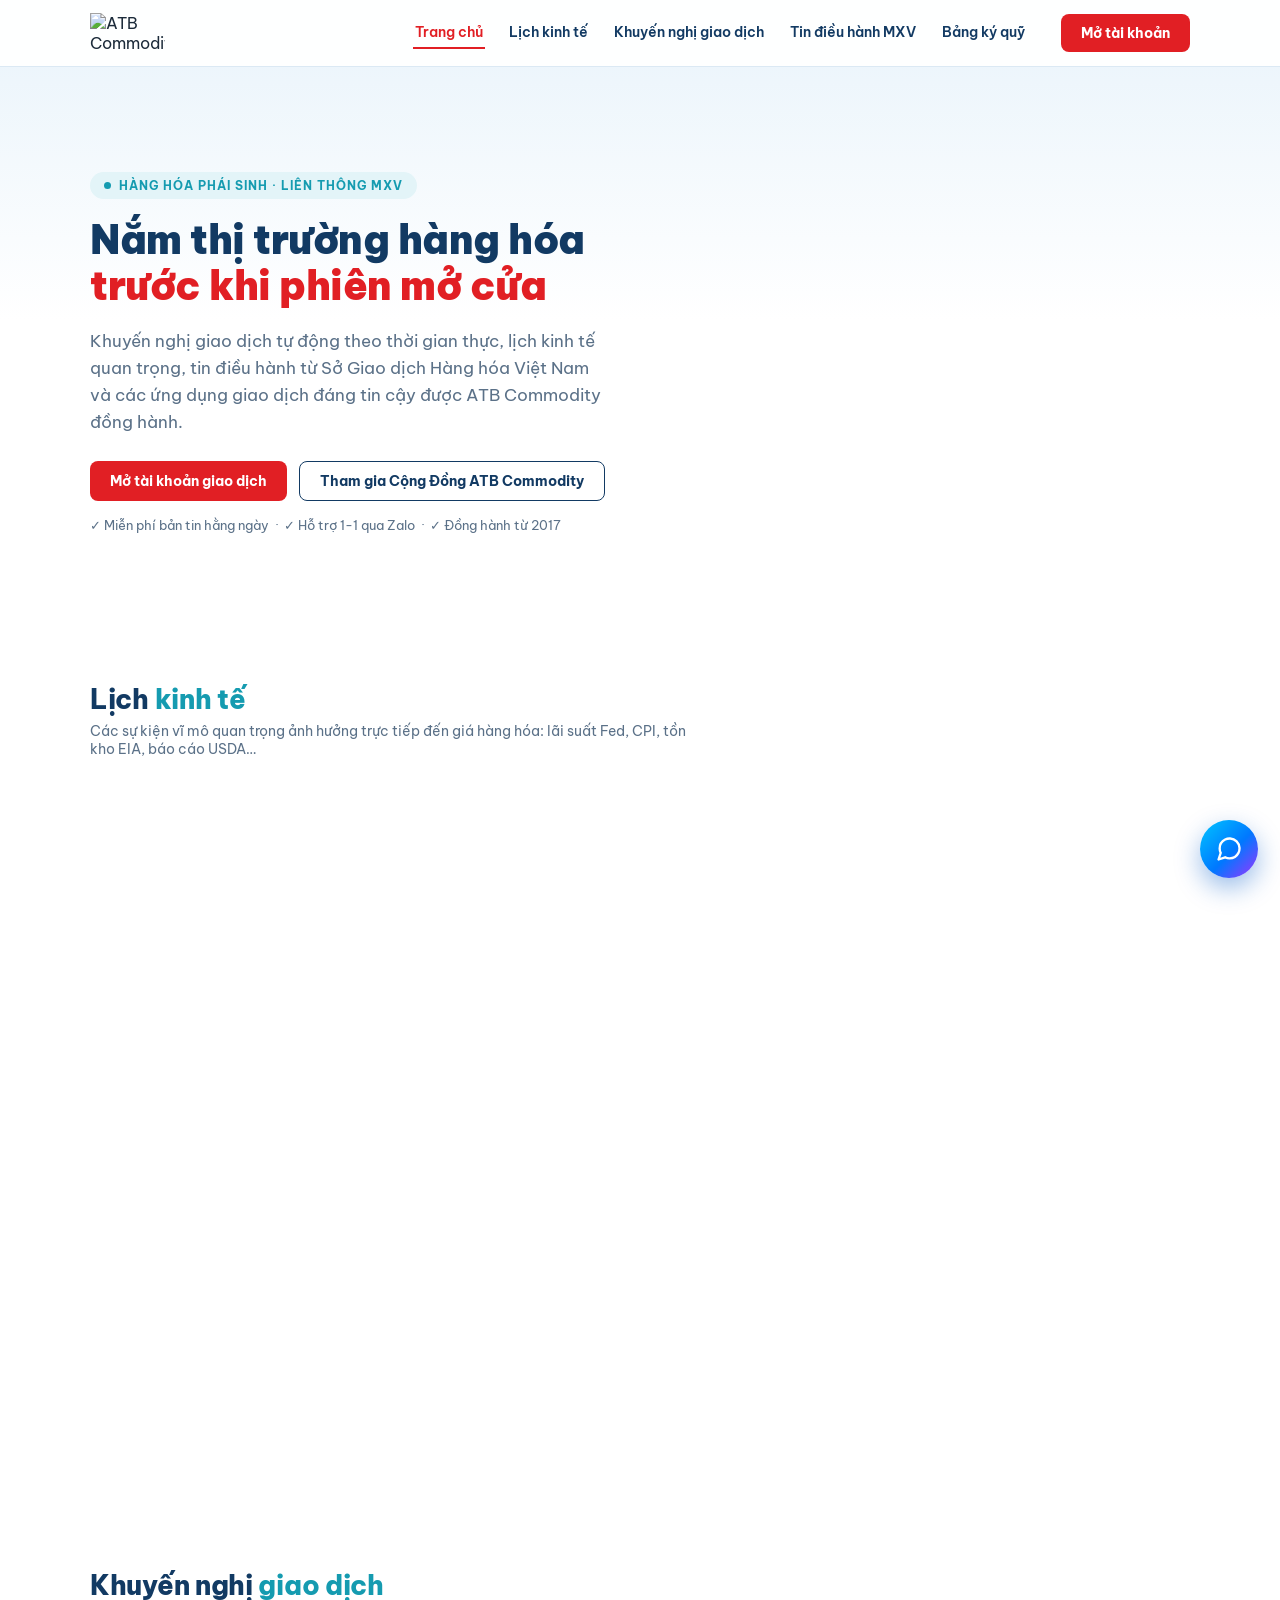
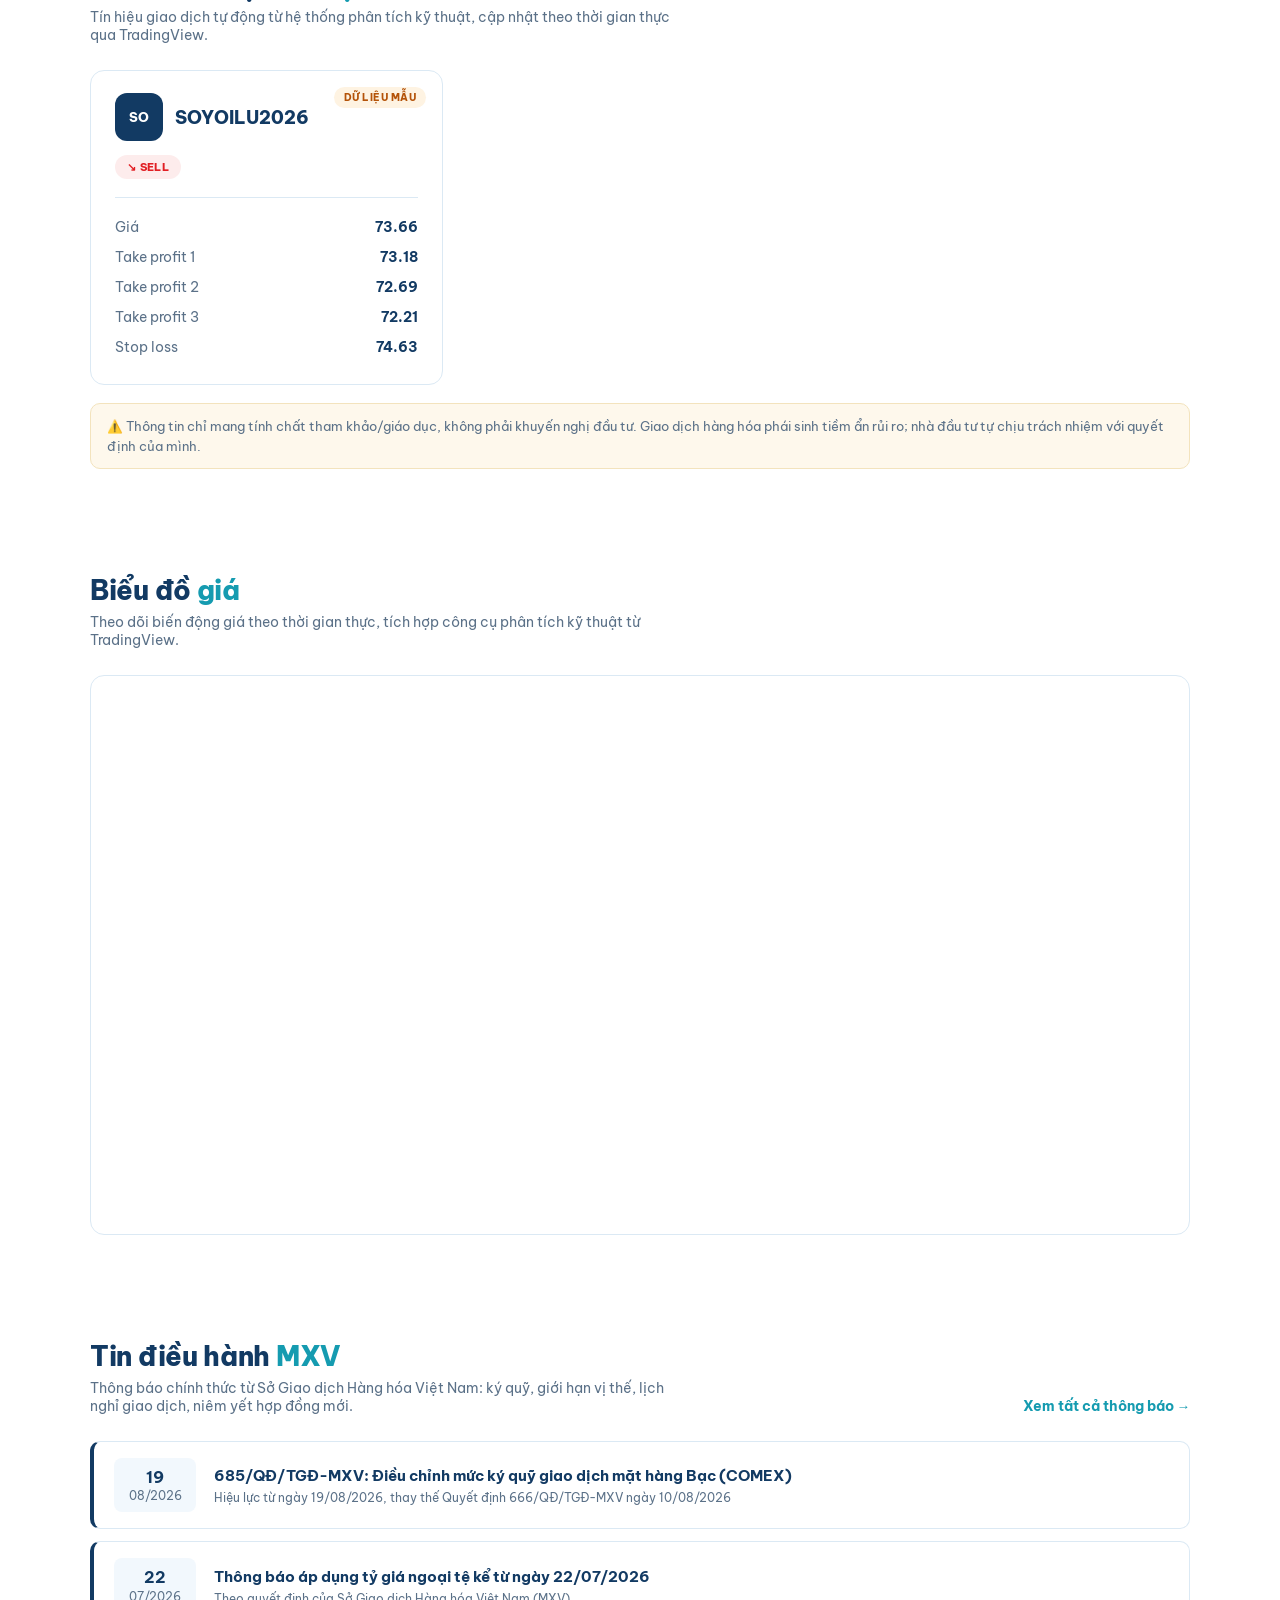
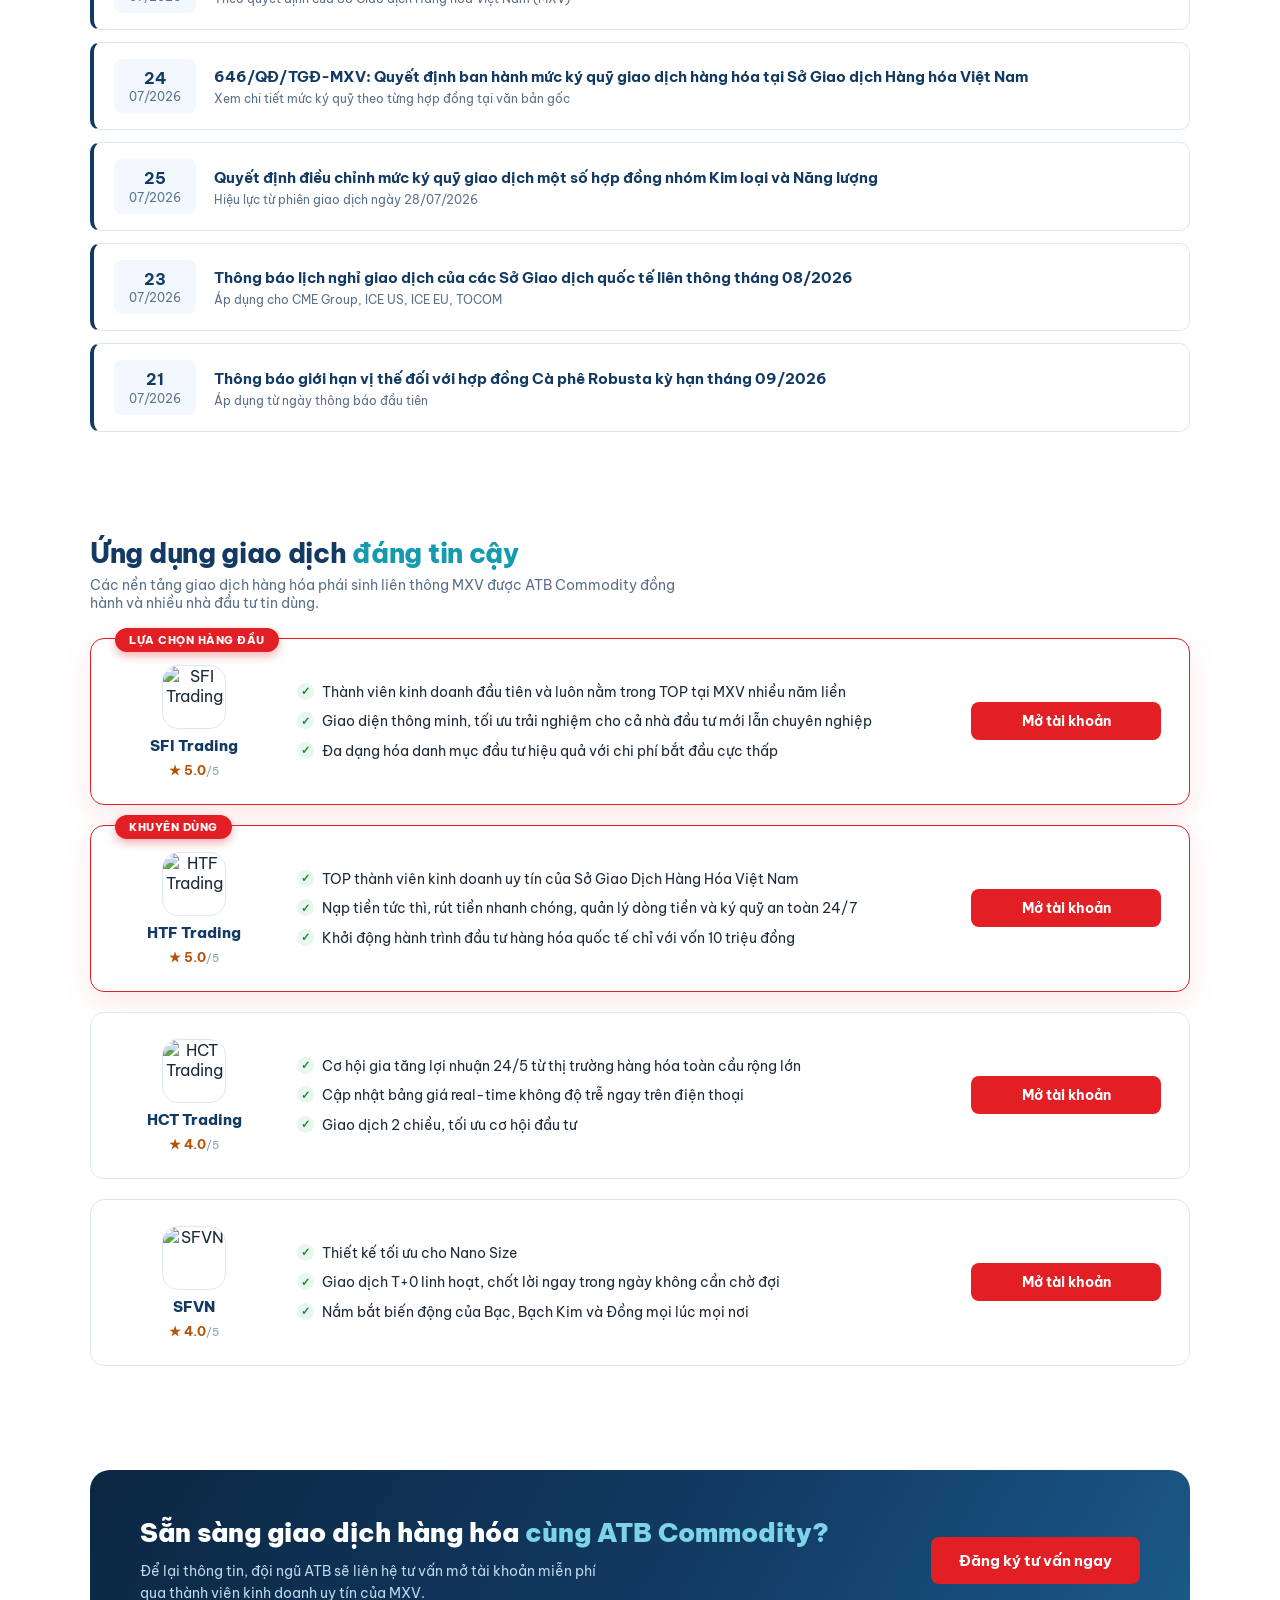
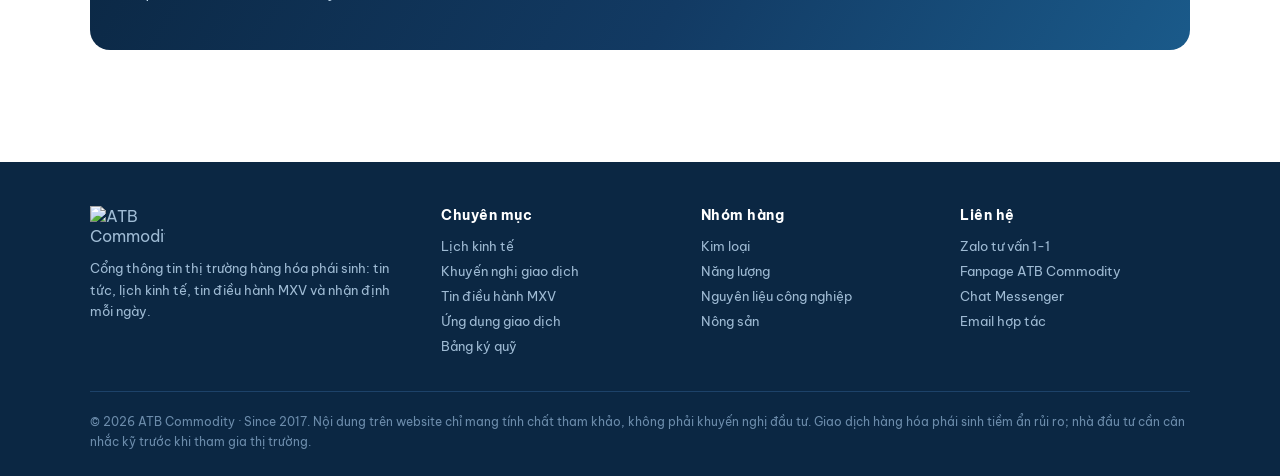
==== commit 4374595f: "Doi the GCL Trading thanh SFI Trading trong Ung dung giao dich tin cay Cap nhat logo, ten, link mo t" ====
--- a/index.html
+++ b/index.html
@@ -147,19 +147,20 @@
       </div>
     </div>
     <div class="app-list">
-      <div class="app-card">
+      <div class="app-card recommended">
+        <span class="app-badge">Lựa chọn hàng đầu</span>
         <div class="app-brand">
-          <img src="https://play-lh.googleusercontent.com/vjWRvb5ihvihvj8bxgr53elXXs87ZurE0R3uYN5qnD_48-xnEgEP2HCRlzD1L8YRPCCTkoNUypo0eI_x71EwmQ=w240-h480-rw" alt="GCL Trading" class="app-logo">
-          <b>GCL Trading</b>
-          <span class="app-stars">★ 4.5<small>/5</small></span>
+          <img src="https://play-lh.googleusercontent.com/IlQ4KyrD7xRKpLhhnew-KG9NMAdPKGqFwAL6YHrQcYLHTevdGM1-oSMJOPkrq-dj-pw1_gM8QQs8Bge7Hy5_=w480-h960-rw" alt="SFI Trading" class="app-logo">
+          <b>SFI Trading</b>
+          <span class="app-stars">★ 5.0<small>/5</small></span>
         </div>
         <ul class="app-points">
-          <li>Thành viên kinh doanh giữ vững TOP1 tại MXV nhiều năm liền</li>
+          <li>Thành viên kinh doanh đầu tiên và luôn nằm trong TOP tại MXV nhiều năm liền</li>
           <li>Giao diện thông minh, tối ưu trải nghiệm cho cả nhà đầu tư mới lẫn chuyên nghiệp</li>
           <li>Đa dạng hóa danh mục đầu tư hiệu quả với chi phí bắt đầu cực thấp</li>
         </ul>
         <div class="app-cta">
-          <a class="btn" href="https://trade.hitechfinance.vn/accountregister?refcustodycd=03666888" target="_blank" rel="noopener">Mở tài khoản</a>
+          <a class="btn" href="https://app.saigonfutures.com/mg/00299919" target="_blank" rel="noopener">Mở tài khoản</a>
         </div>
       </div>
       <div class="app-card recommended">
--- a/assets/style.css
+++ b/assets/style.css
@@ -30,7 +30,7 @@
 nav.menu a{font-size:14px;font-weight:600;color:var(--navy);padding:6px 2px;border-bottom:2px solid transparent;white-space:nowrap}
 nav.menu a:hover,nav.menu a.active{border-bottom-color:var(--red);color:var(--red)}
 .menu-toggle{display:none;background:none;border:none;font-size:26px;color:var(--navy);cursor:pointer;line-height:1;padding:4px 8px;margin-left:auto}
-.quick-margin-link{display:none}
+.btn.quick-margin-link{display:none}
 .btn{display:inline-block;background:var(--red);color:#fff;font-weight:700;font-size:14px;padding:10px 20px;border-radius:8px;border:none;cursor:pointer;transition:.15s;font-family:inherit}
 .btn:hover{background:#c01318}
 .btn.ghost{background:transparent;color:var(--navy);border:1.5px solid var(--navy)}
@@ -261,7 +261,7 @@
   nav.menu a.nav-margin-link{display:none}
   nav.menu a:nth-last-child(2){border-bottom:none}
 
-  .quick-margin-link{display:inline-block;margin-left:auto;padding:8px 12px;font-size:12.5px;white-space:nowrap}
+  .btn.quick-margin-link{display:inline-block;margin-left:auto;padding:8px 12px;font-size:12.5px;white-space:nowrap}
   .nav .btn{padding:9px 14px;font-size:13px}
 
   .tv-board{height:380px}
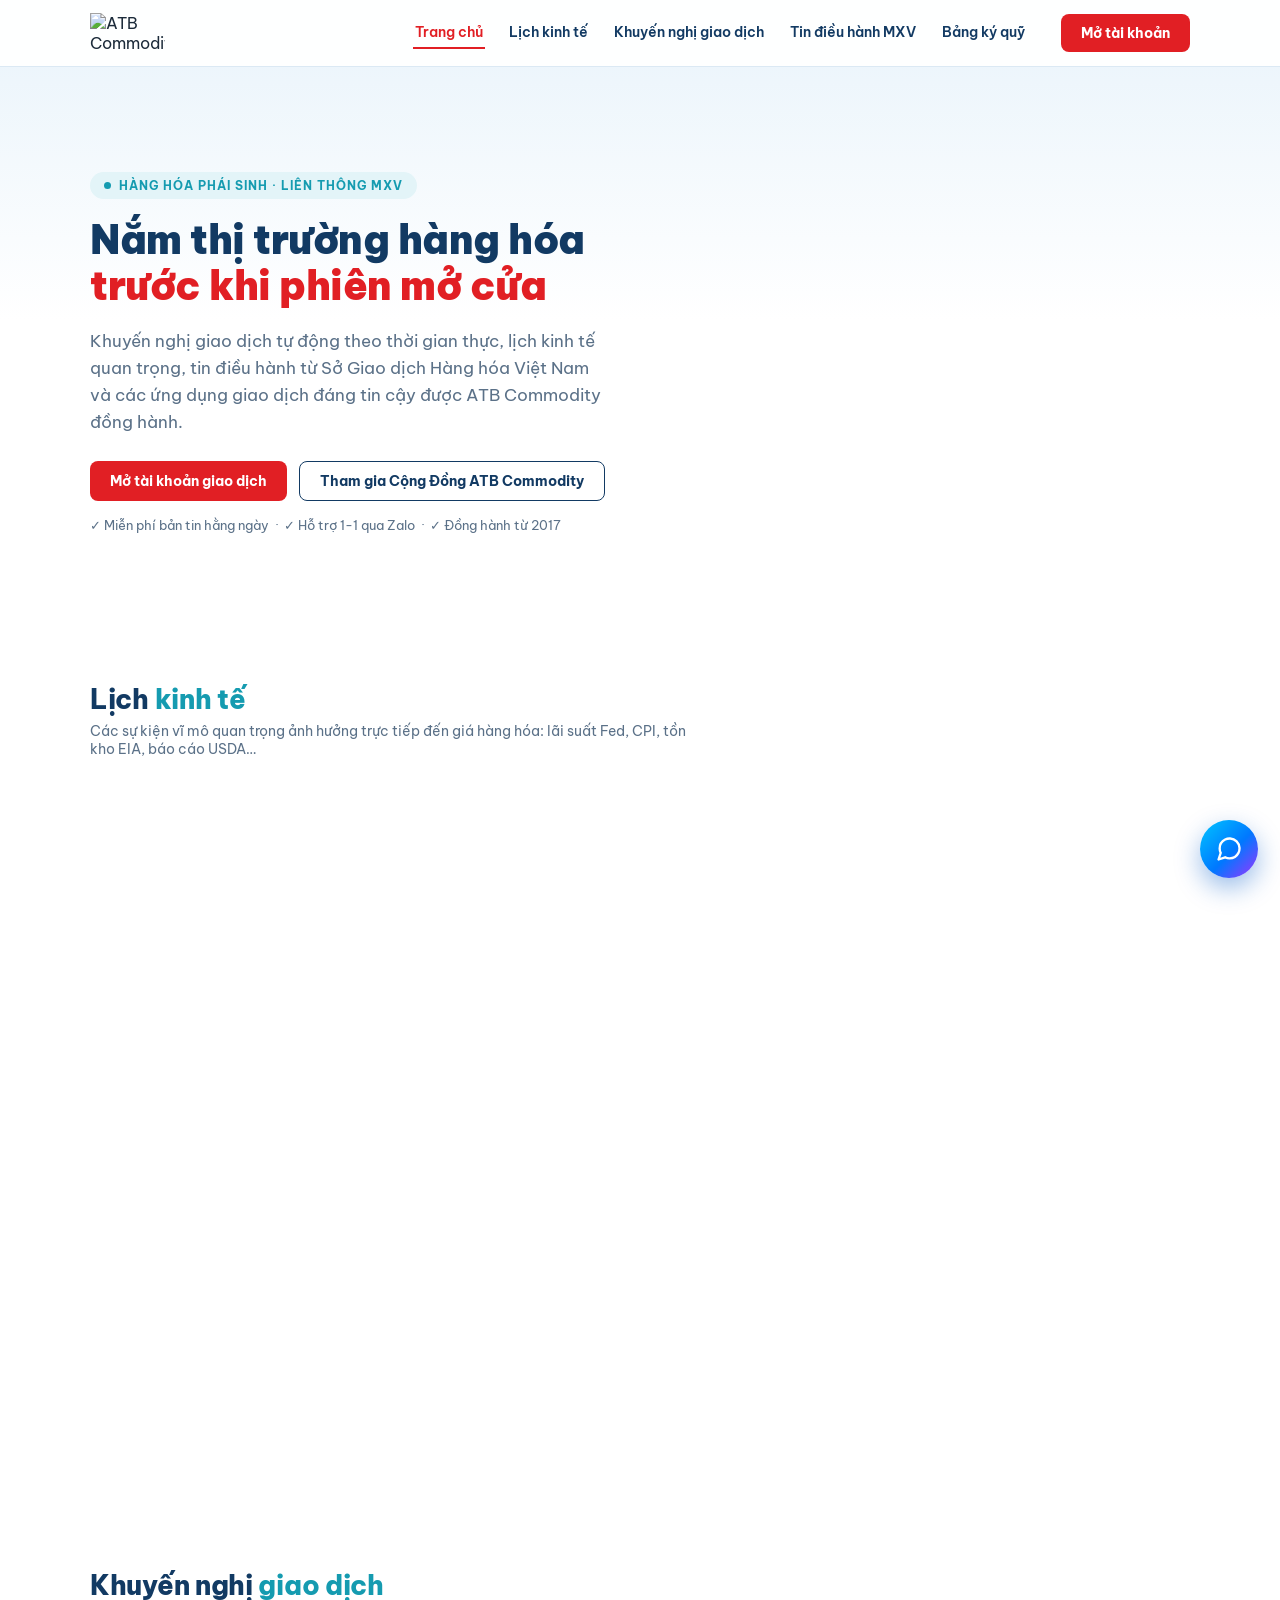
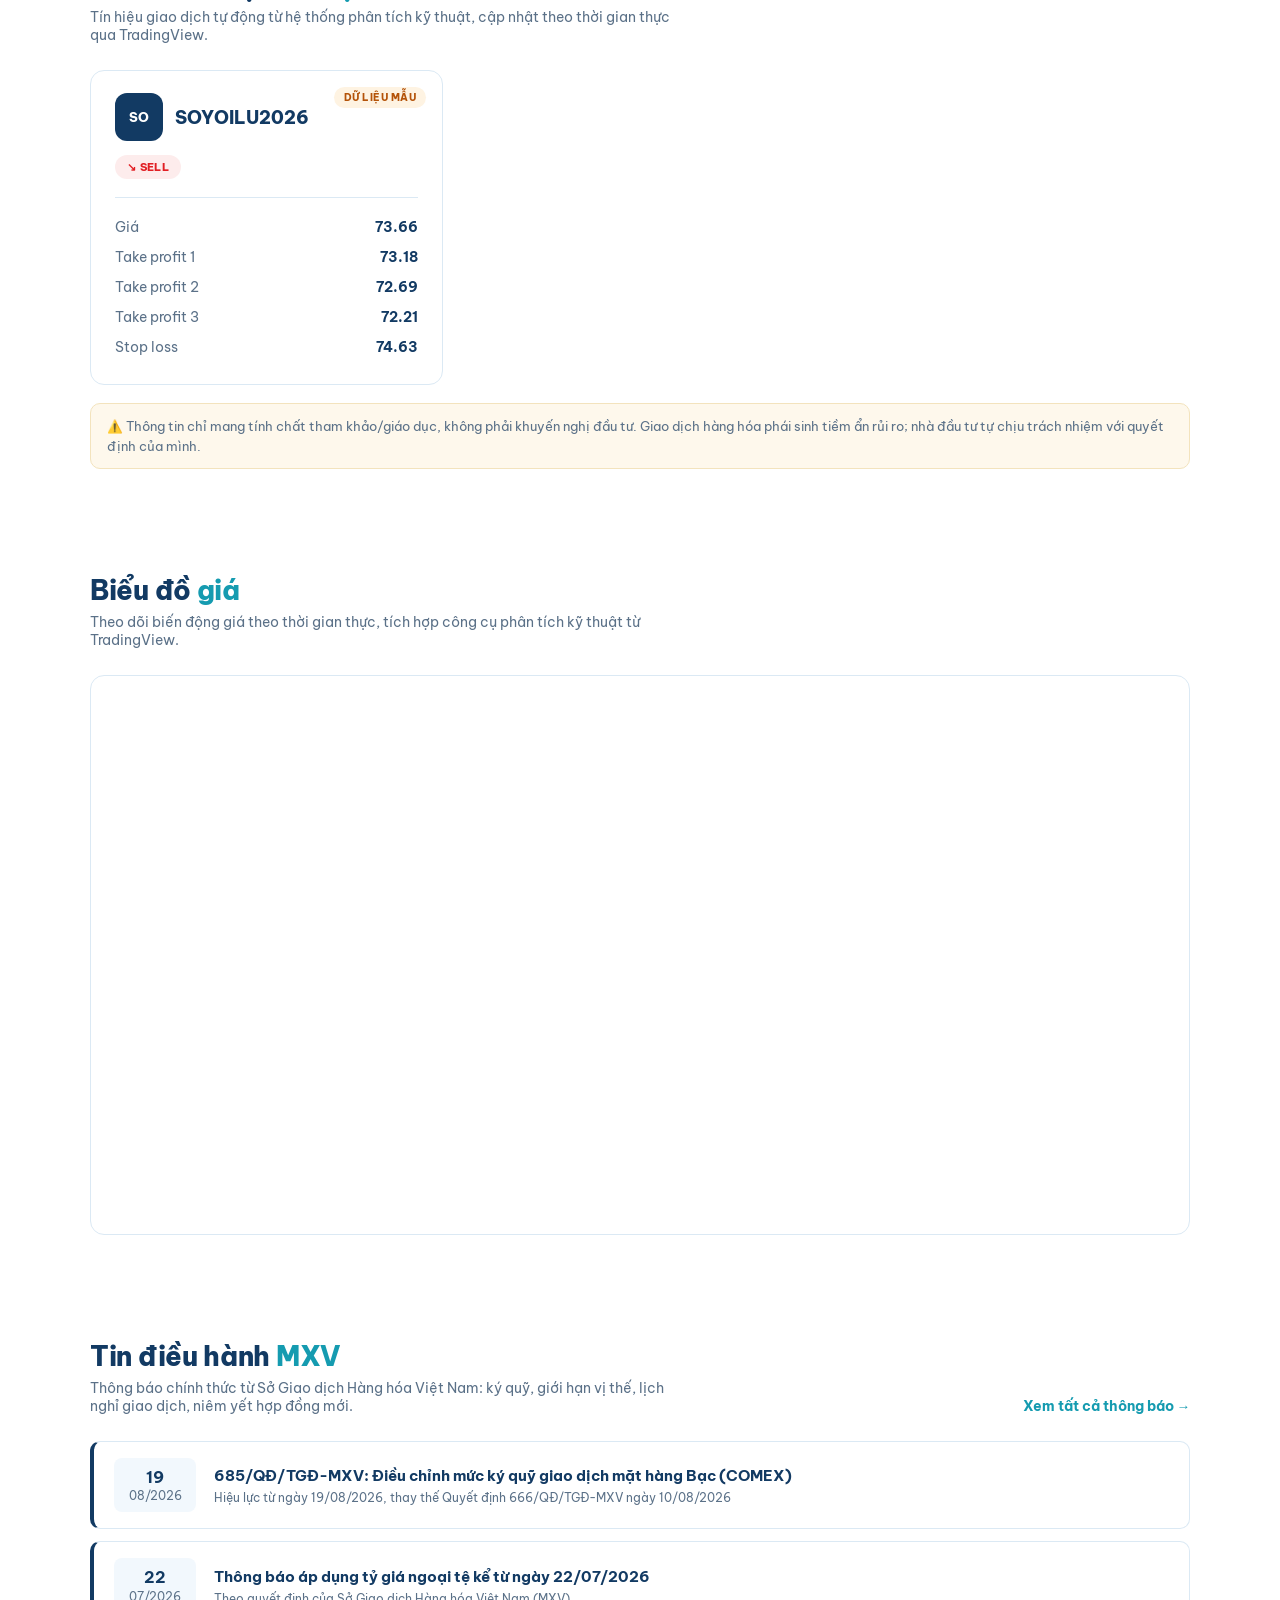
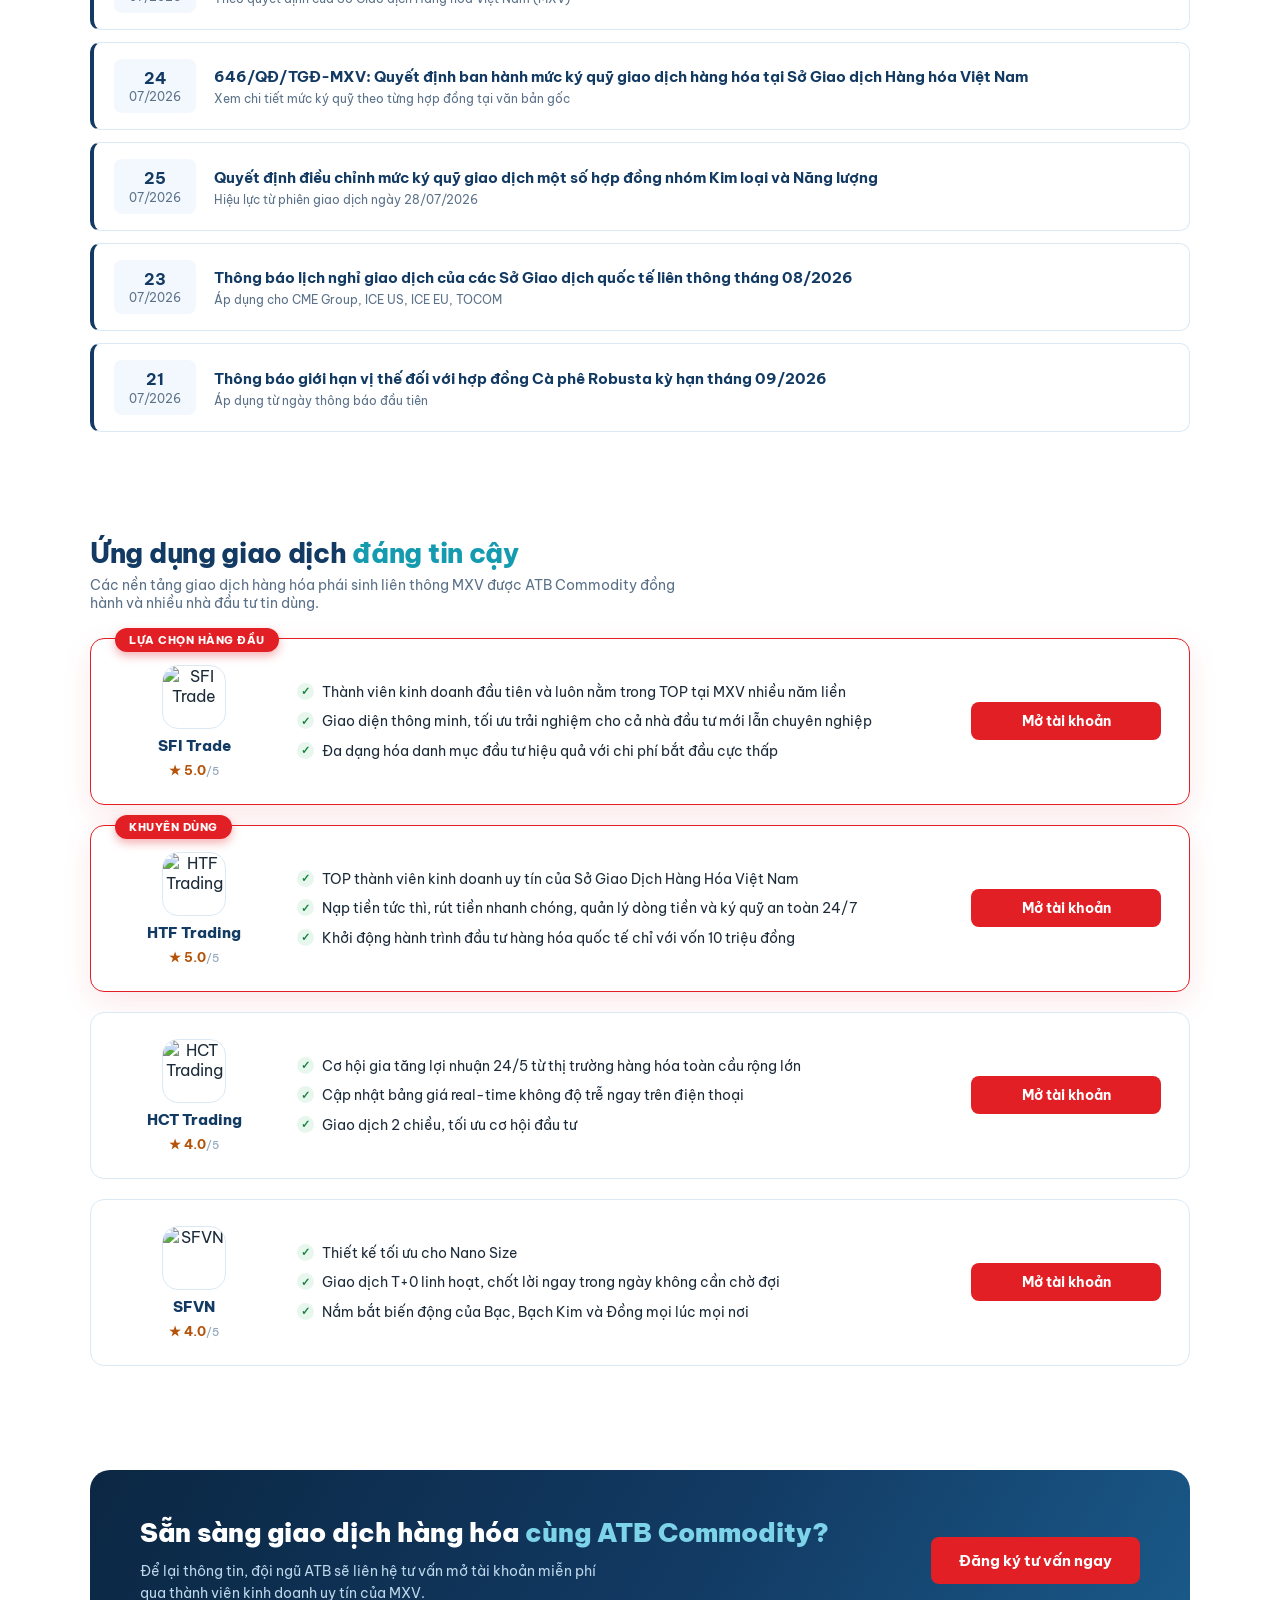
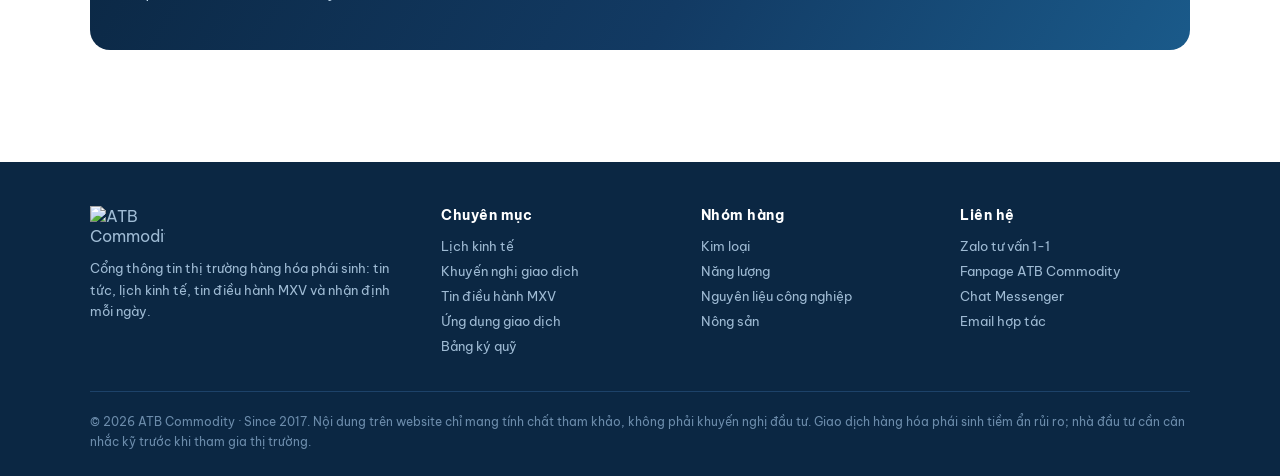
==== commit 7ae80c3f: "Sua ten SFI Trading thanh SFI Trade Co-Authored-By: Claude Sonnet 5 <noreply@anthropic.com>" ====
--- a/index.html
+++ b/index.html
@@ -150,8 +150,8 @@
       <div class="app-card recommended">
         <span class="app-badge">Lựa chọn hàng đầu</span>
         <div class="app-brand">
-          <img src="https://play-lh.googleusercontent.com/IlQ4KyrD7xRKpLhhnew-KG9NMAdPKGqFwAL6YHrQcYLHTevdGM1-oSMJOPkrq-dj-pw1_gM8QQs8Bge7Hy5_=w480-h960-rw" alt="SFI Trading" class="app-logo">
-          <b>SFI Trading</b>
+          <img src="https://play-lh.googleusercontent.com/IlQ4KyrD7xRKpLhhnew-KG9NMAdPKGqFwAL6YHrQcYLHTevdGM1-oSMJOPkrq-dj-pw1_gM8QQs8Bge7Hy5_=w480-h960-rw" alt="SFI Trade" class="app-logo">
+          <b>SFI Trade</b>
           <span class="app-stars">★ 5.0<small>/5</small></span>
         </div>
         <ul class="app-points">
